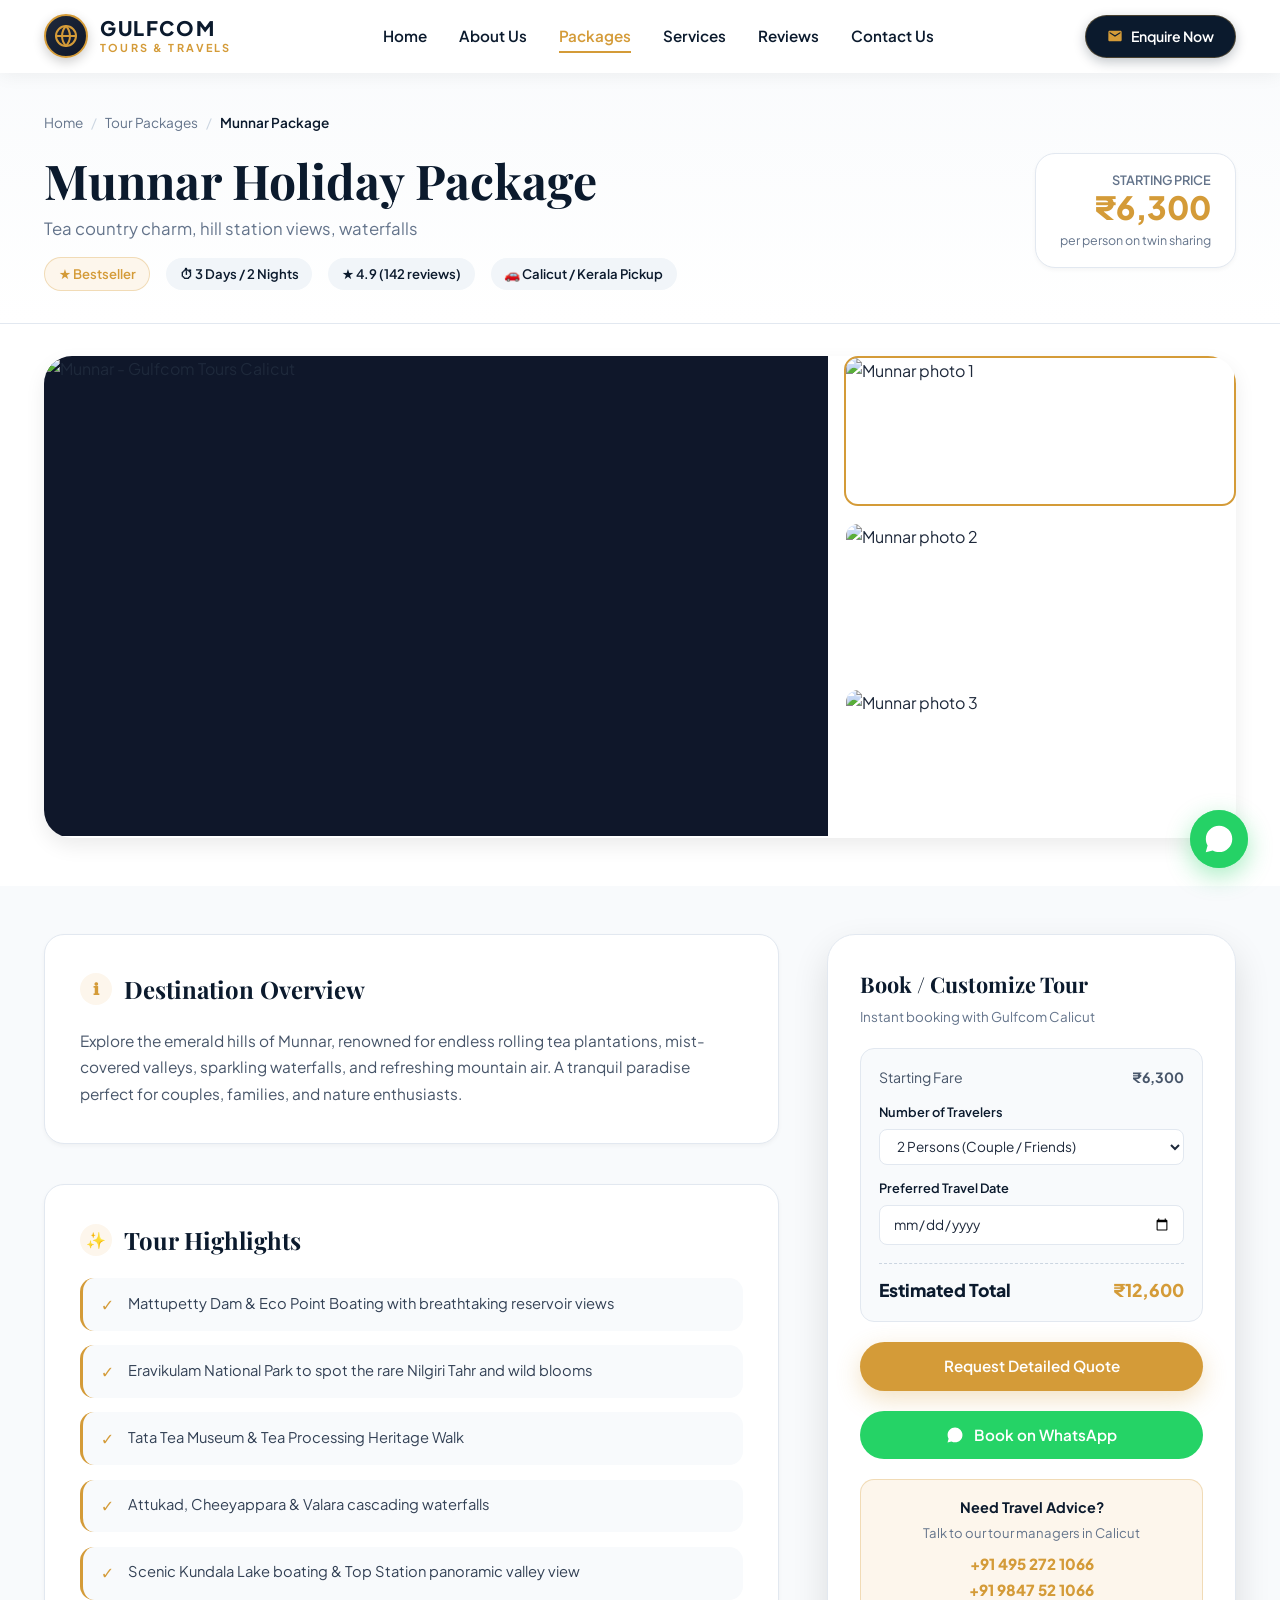
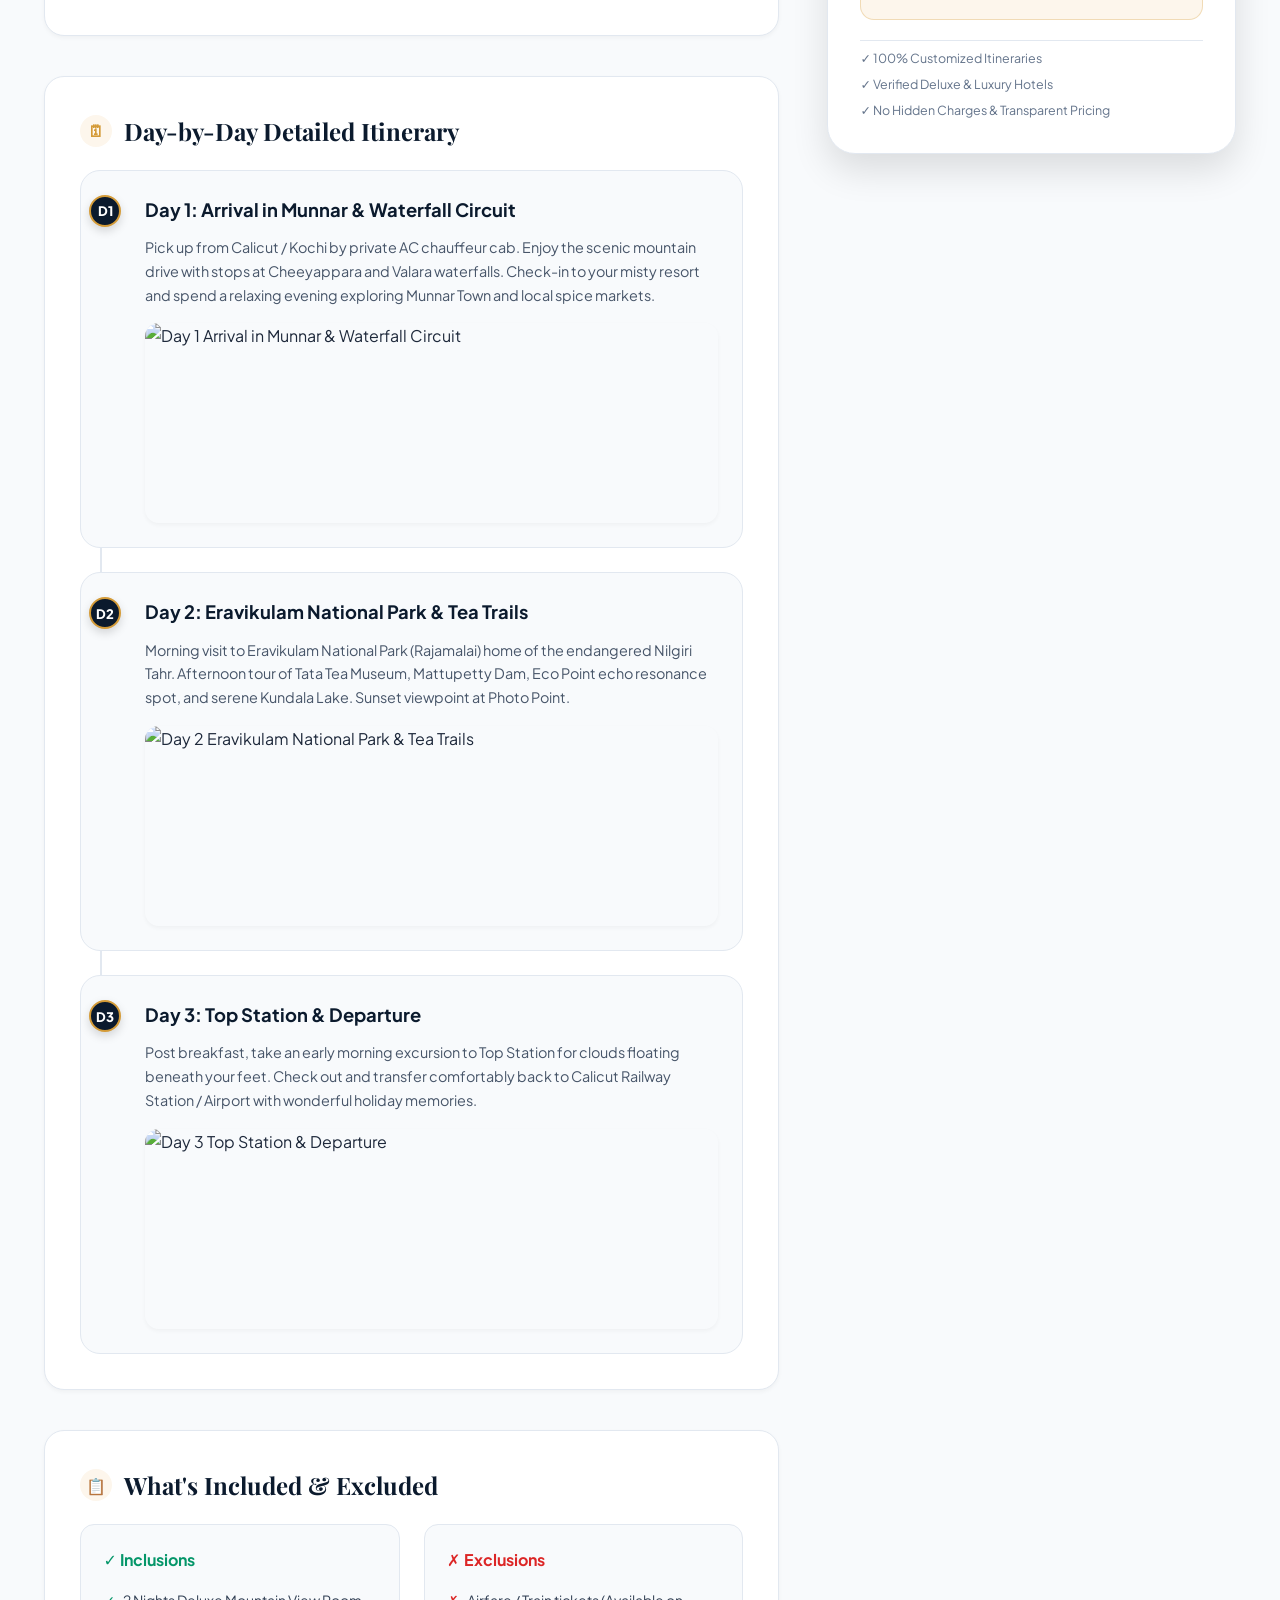
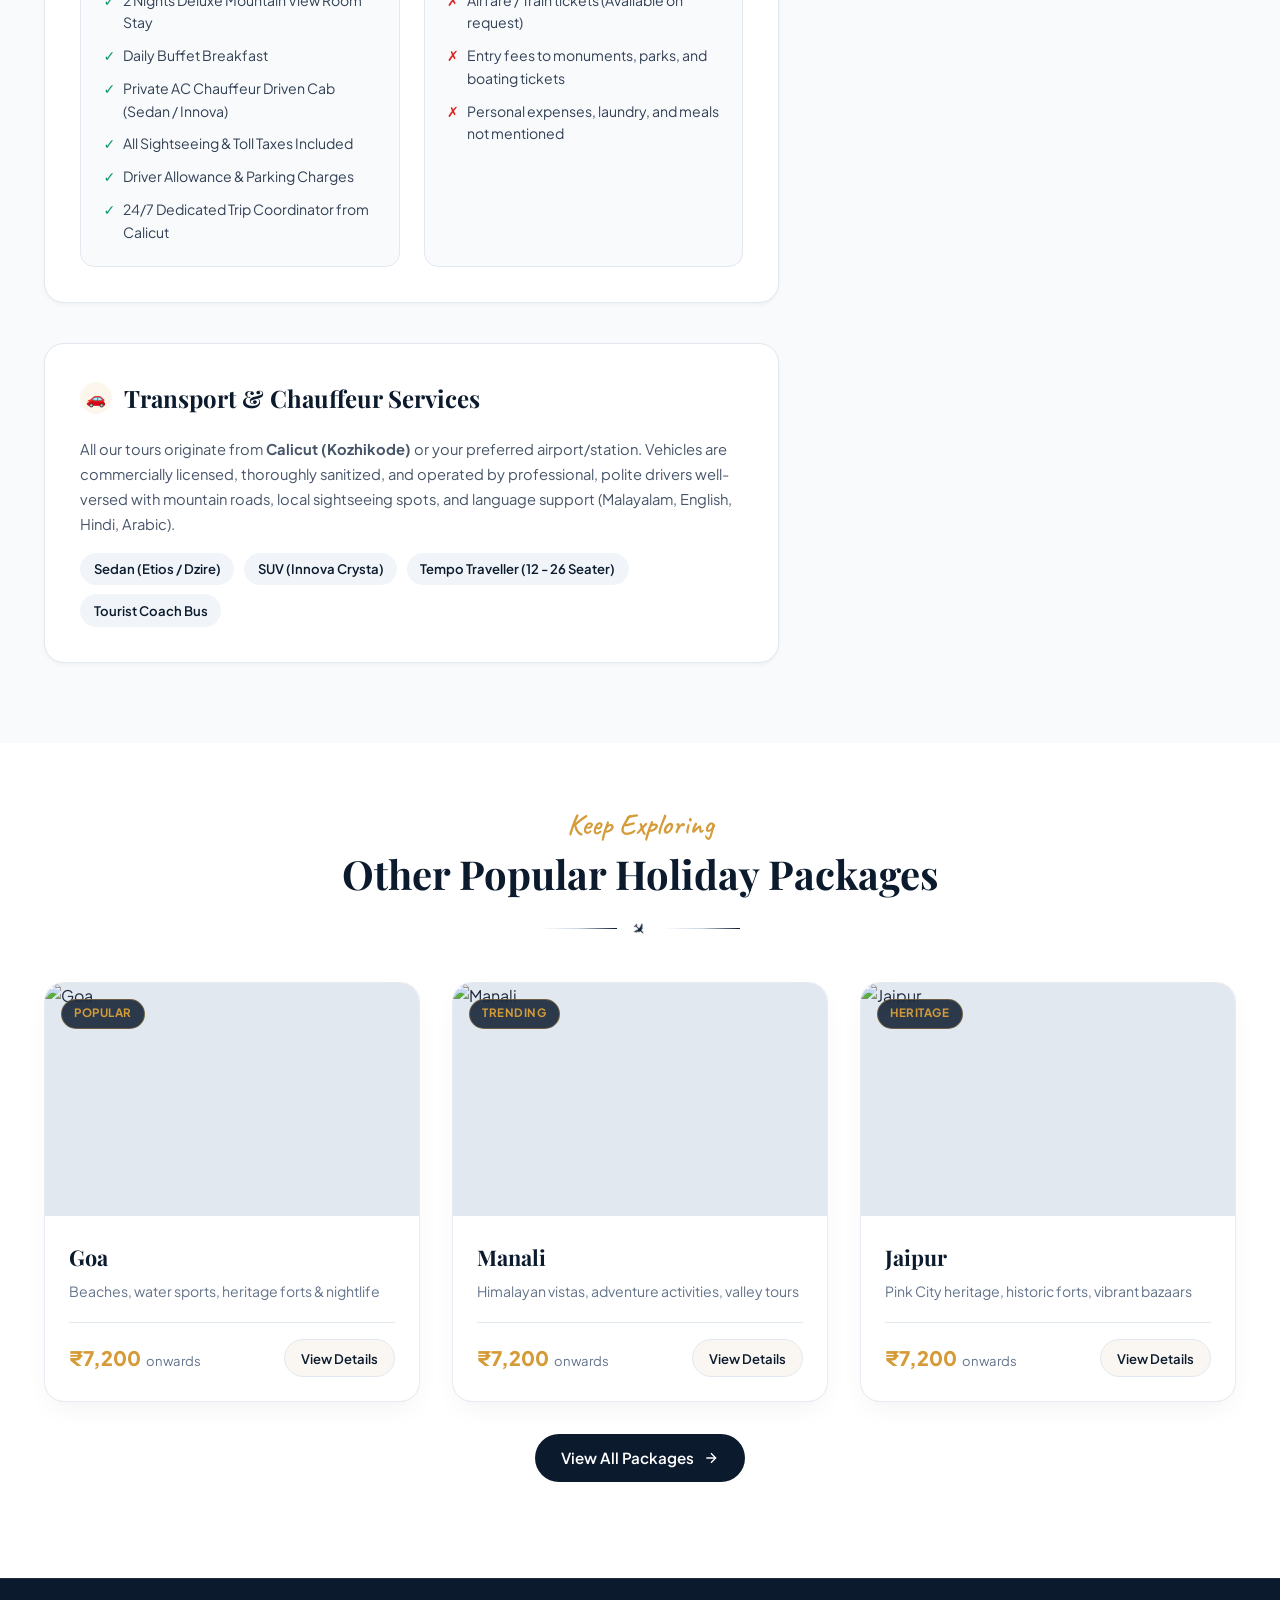
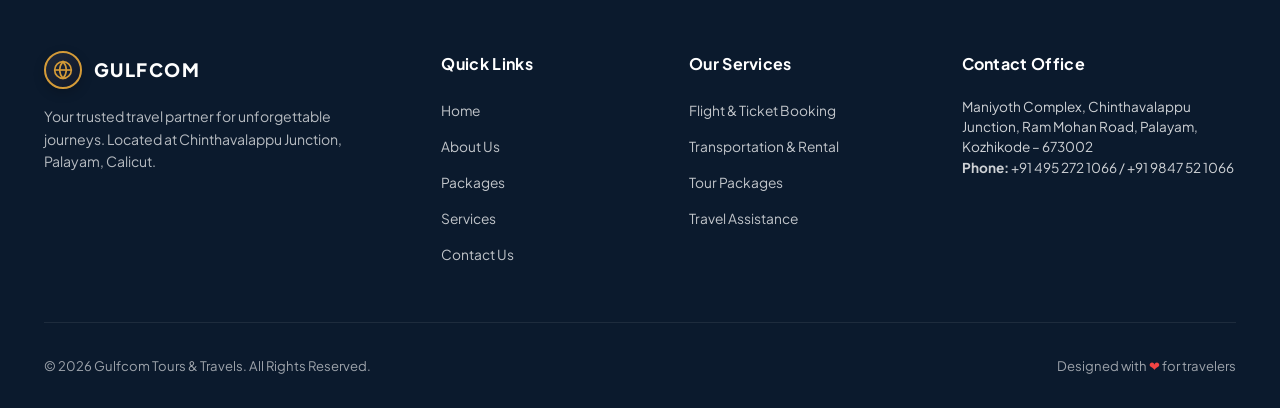
==== package-details.html @ ebaa7872 "Initial" ====
<!DOCTYPE html>
<html lang="en">
<head>
  <!-- Basic Meta Configuration -->
  <meta charset="UTF-8" />
  <meta name="viewport" content="width=device-width, initial-scale=1.0" />
  <meta http-equiv="X-UA-Compatible" content="ie=edge" />

  <!-- Primary SEO Meta Tags -->
  <title id="pageMetaTitle">Tour Package Details | Gulfcom Tours & Travels Calicut</title>
  <meta name="description" id="pageMetaDesc" content="View complete day-by-day itinerary, photo gallery, inclusions, and best pricing for holiday packages by Gulfcom Tours & Travels, Calicut." />
  <meta name="robots" content="index, follow" />

  <!-- Google Fonts -->
  <link rel="preconnect" href="https://fonts.googleapis.com" />
  <link rel="preconnect" href="https://fonts.gstatic.com" crossorigin />
  <link href="https://fonts.googleapis.com/css2?family=Caveat:wght@600;700&family=Playfair+Display:ital,wght@0,600;0,700;0,800;1,600;1,700&family=Plus+Jakarta+Sans:wght@400;500;600;700;800&display=swap" rel="stylesheet" />

  <!-- Stylesheets -->
  <link rel="stylesheet" href="css/style.css" />
  <link rel="stylesheet" href="css/animations.css" />
</head>
<body>

  <!-- =========================================================================
       1. Header & Navigation
       ========================================================================= -->
  <header id="siteHeader" class="site-header">
    <div class="container nav-container">
      <a href="index.html" class="brand-logo" aria-label="Gulfcom Tours & Travels Homepage">
        <div class="brand-icon-wrap">
          <svg width="24" height="24" viewBox="0 0 24 24" fill="none" stroke="#d49b38" stroke-width="2" stroke-linecap="round" stroke-linejoin="round">
            <circle cx="12" cy="12" r="10"></circle>
            <line x1="2" y1="12" x2="22" y2="12"></line>
            <path d="M12 2a15.3 15.3 0 0 1 4 10 15.3 15.3 0 0 1-4 10 15.3 15.3 0 0 1-4-10 15.3 15.3 0 0 1 4-10z"></path>
          </svg>
        </div>
        <div class="brand-text">
          <span class="brand-name">GULFCOM</span>
          <span class="brand-sub">TOURS & TRAVELS</span>
        </div>
      </a>

      <nav id="navMenu" class="nav-menu" aria-label="Primary Navigation">
        <a href="index.html#home" class="nav-link">Home</a>
        <a href="index.html#about" class="nav-link">About Us</a>
        <a href="index.html#packages" class="nav-link active">Packages</a>
        <a href="index.html#services" class="nav-link">Services</a>
        <a href="index.html#testimonials" class="nav-link">Reviews</a>
        <a href="index.html#contact" class="nav-link">Contact Us</a>
      </nav>

      <div class="nav-actions">
        <button type="button" class="btn-enquire" onclick="openDetailsBookingModal()" aria-label="Enquire Now">
          <svg class="icon-gold" width="16" height="16" viewBox="0 0 24 24" fill="currentColor">
            <path d="M20 4H4c-1.1 0-1.99.9-1.99 2L2 18c0 1.1.9 2 2 2h16c1.1 0 2-.9 2-2V6c0-1.1-.9-2-2-2zm0 4l-8 5-8-5V6l8 5 8-5v2z"/>
          </svg>
          <span>Enquire Now</span>
        </button>

        <button id="mobileToggle" class="mobile-toggle" aria-label="Open Navigation Menu" aria-expanded="false">
          <span></span>
          <span></span>
          <span></span>
        </button>
      </div>
    </div>
  </header>

  <main>
    <!-- =========================================================================
         2. Package Hero & Header Info
         ========================================================================= -->
    <section class="details-page-header">
      <div class="container">
        <!-- Breadcrumb Navigation -->
        <nav class="breadcrumb-trail" aria-label="Breadcrumb">
          <a href="index.html">Home</a>
          <span class="breadcrumb-separator">/</span>
          <a href="index.html#packages">Tour Packages</a>
          <span class="breadcrumb-separator">/</span>
          <span id="breadcrumbPackageTitle" class="breadcrumb-current">Package Details</span>
        </nav>

        <div class="details-hero-top">
          <div class="details-header-info">
            <h1 id="pkgMainTitle" class="details-title">Loading Package...</h1>
            <p id="pkgTagline" style="font-size: 1.05rem; color: #64748b; margin-bottom: 0.85rem;"></p>
            <div class="details-meta-bar">
              <span id="pkgBadge" class="meta-pill gold">★ Bestseller</span>
              <span id="pkgDuration" class="meta-pill">⏱ 3 Days / 2 Nights</span>
              <span id="pkgRating" class="meta-pill">★ 4.9 (140+ Reviews)</span>
              <span id="pkgPickup" class="meta-pill">🚗 Calicut / Kerala Pickup</span>
            </div>
          </div>

          <div class="details-price-badge">
            <span class="price-label">Starting Price</span>
            <div class="price-amount" id="pkgPriceDisplay">₹0</div>
            <span style="font-size: 0.78rem; color: #64748b;">per person on twin sharing</span>
          </div>
        </div>
      </div>
    </section>

    <!-- =========================================================================
         3. Photo Gallery Showcase
         ========================================================================= -->
    <section class="details-gallery-section">
      <div class="container">
        <div class="gallery-grid-main">
          <!-- Big Featured Image -->
          <div class="gallery-feature-wrap">
            <img id="mainGalleryImg" src="" alt="Main Tour Destination Photo" class="gallery-feature-img" />
          </div>

          <!-- Thumbnails Column -->
          <div id="galleryThumbsCol" class="gallery-thumbs-col">
            <!-- Injected via JavaScript -->
          </div>
        </div>
      </div>
    </section>

    <!-- =========================================================================
         4. Main Details & Sticky Booking Sidebar
         ========================================================================= -->
    <section class="details-content-section">
      <div class="container">
        <div class="details-layout-grid">
          <!-- Left Column: Details, Highlights, Itinerary, Inclusions -->
          <div class="details-main-col">
            <!-- Overview Block -->
            <div class="details-card-block">
              <h2 class="block-title">
                <span class="block-title-icon">ℹ</span>
                Destination Overview
              </h2>
              <p id="pkgFullDesc" class="overview-text"></p>
            </div>

            <!-- Key Highlights Block -->
            <div class="details-card-block">
              <h2 class="block-title">
                <span class="block-title-icon">✨</span>
                Tour Highlights
              </h2>
              <div id="pkgHighlightsList" class="highlights-list">
                <!-- Injected via JS -->
              </div>
            </div>

            <!-- Day-by-Day Itinerary Block with Photos -->
            <div class="details-card-block">
              <h2 class="block-title">
                <span class="block-title-icon">🗓</span>
                Day-by-Day Detailed Itinerary
              </h2>
              <div id="pkgItineraryTimeline" class="itinerary-list">
                <!-- Injected via JS -->
              </div>
            </div>

            <!-- Inclusions & Exclusions Block -->
            <div class="details-card-block">
              <h2 class="block-title">
                <span class="block-title-icon">📋</span>
                What's Included & Excluded
              </h2>
              <div class="inclusions-grid-box">
                <!-- Included -->
                <div class="inc-col-card">
                  <h3 class="inc-col-title green">✓ Inclusions</h3>
                  <div id="pkgInclusionsList" class="inc-items-list">
                    <!-- Injected via JS -->
                  </div>
                </div>

                <!-- Excluded -->
                <div class="inc-col-card">
                  <h3 class="inc-col-title red">✗ Exclusions</h3>
                  <div id="pkgExclusionsList" class="inc-items-list">
                    <!-- Injected via JS -->
                  </div>
                </div>
              </div>
            </div>

            <!-- Accommodation & Transport Info -->
            <div class="details-card-block">
              <h2 class="block-title">
                <span class="block-title-icon">🚗</span>
                Transport & Chauffeur Services
              </h2>
              <p style="font-size: 0.92rem; color: #475569; line-height: 1.7; margin-bottom: 1rem;">
                All our tours originate from <strong>Calicut (Kozhikode)</strong> or your preferred airport/station. Vehicles are commercially licensed, thoroughly sanitized, and operated by professional, polite drivers well-versed with mountain roads, local sightseeing spots, and language support (Malayalam, English, Hindi, Arabic).
              </p>
              <div style="display: flex; flex-wrap: wrap; gap: 0.6rem;">
                <span class="meta-pill">Sedan (Etios / Dzire)</span>
                <span class="meta-pill">SUV (Innova Crysta)</span>
                <span class="meta-pill">Tempo Traveller (12 - 26 Seater)</span>
                <span class="meta-pill">Tourist Coach Bus</span>
              </div>
            </div>
          </div>

          <!-- Right Column: Sticky Booking & Price Estimator -->
          <div class="details-sidebar-col">
            <div class="booking-sidebar-card">
              <div class="booking-card-header">
                <h3>Book / Customize Tour</h3>
                <p>Instant booking with Gulfcom Calicut</p>
              </div>

              <!-- Price Calculator -->
              <div class="calculator-box">
                <div class="calc-row">
                  <span>Starting Fare</span>
                  <span id="calcBasePrice" style="font-weight: 700;">₹0</span>
                </div>
                <div class="form-group" style="margin-bottom: 0;">
                  <label class="form-label" style="font-size: 0.8rem;">Number of Travelers</label>
                  <select id="calcGuestsSelect" class="form-control" style="padding: 0.45rem 0.8rem; font-size: 0.85rem;" onchange="updatePriceCalculator()">
                    <option value="1">1 Person (Solo Traveler)</option>
                    <option value="2" selected>2 Persons (Couple / Friends)</option>
                    <option value="3">3 Persons</option>
                    <option value="4">4 Persons (Family)</option>
                    <option value="5">5 Persons</option>
                    <option value="6">6 Persons (Small Group)</option>
                    <option value="10">10+ Persons (Group Tour)</option>
                  </select>
                </div>
                <div class="form-group" style="margin-bottom: 0;">
                  <label class="form-label" style="font-size: 0.8rem;">Preferred Travel Date</label>
                  <input type="date" id="calcTravelDate" class="form-control" style="padding: 0.45rem 0.8rem; font-size: 0.85rem;" />
                </div>
                <div class="calc-row total">
                  <span>Estimated Total</span>
                  <span id="calcTotalPrice" class="gold">₹0</span>
                </div>
              </div>

              <!-- Action CTAs -->
              <button type="button" class="btn btn-gold" style="width: 100%;" onclick="openDetailsBookingModal()">
                Request Detailed Quote
              </button>

              <button type="button" class="btn btn-glass" style="width: 100%; background: #25d366; color: #ffffff; border: none;" onclick="bookCurrentViaWhatsApp()">
                <svg width="18" height="18" viewBox="0 0 24 24" fill="currentColor">
                  <path d="M12.04 2c-5.46 0-9.91 4.45-9.91 9.91 0 1.75.46 3.45 1.32 4.95L2.05 22l5.25-1.38c1.45.79 3.08 1.21 4.74 1.21 5.46 0 9.91-4.45 9.91-9.91 0-2.65-1.03-5.14-2.9-7.01A9.816 9.816 0 0 0 12.04 2z"/>
                </svg>
                <span>Book on WhatsApp</span>
              </button>

              <!-- Helpline Box -->
              <div class="help-box">
                <h4>Need Travel Advice?</h4>
                <p>Talk to our tour managers in Calicut</p>
                <a href="tel:+914952721066">+91 495 272 1066</a><br />
                <a href="tel:+919847521066">+91 9847 52 1066</a>
              </div>

              <!-- Trust Points -->
              <div style="font-size: 0.78rem; color: #64748b; display: flex; flex-direction: column; gap: 0.4rem; padding-top: 0.5rem; border-top: 1px solid #e2e8f0;">
                <div>✓ 100% Customized Itineraries</div>
                <div>✓ Verified Deluxe & Luxury Hotels</div>
                <div>✓ No Hidden Charges & Transparent Pricing</div>
              </div>
            </div>
          </div>
        </div>
      </div>
    </section>

    <!-- =========================================================================
         5. Explore Other Destinations
         ========================================================================= -->
    <section class="packages-section" style="background-color: #ffffff; padding-top: 4rem;">
      <div class="container">
        <span class="script-subhead">Keep Exploring</span>
        <h2 class="heading-section">Other Popular Holiday Packages</h2>
        <div class="section-divider">
          <span class="divider-icon">✈</span>
        </div>

        <div id="otherPackagesGrid" class="packages-grid" style="margin-bottom: 2rem;">
          <!-- Injected via JS -->
        </div>

        <div style="text-align: center;">
          <a href="index.html#packages" class="btn btn-dark">
            <span>View All Packages</span>
            <svg width="16" height="16" viewBox="0 0 24 24" fill="none" stroke="currentColor" stroke-width="2">
              <line x1="5" y1="12" x2="19" y2="12"></line>
              <polyline points="12 5 19 12 12 19"></polyline>
            </svg>
          </a>
        </div>
      </div>
    </section>
  </main>

  <!-- =========================================================================
       6. Footer Section
       ========================================================================= -->
  <footer class="site-footer">
    <div class="container">
      <div class="footer-grid">
        <div class="footer-brand">
          <div class="footer-logo">
            <div class="brand-icon-wrap" style="width: 38px; height: 38px;">
              <svg width="20" height="20" viewBox="0 0 24 24" fill="none" stroke="#d49b38" stroke-width="2">
                <circle cx="12" cy="12" r="10"></circle>
                <line x1="2" y1="12" x2="22" y2="12"></line>
                <path d="M12 2a15.3 15.3 0 0 1 4 10 15.3 15.3 0 0 1-4 10 15.3 15.3 0 0 1-4-10 15.3 15.3 0 0 1 4-10z"></path>
              </svg>
            </div>
            <span class="brand-name" style="font-size: 1.15rem;">GULFCOM</span>
          </div>
          <p class="footer-tagline">
            Your trusted travel partner for unforgettable journeys. Located at Chinthavalappu Junction, Palayam, Calicut.
          </p>
        </div>

        <div>
          <h4 class="footer-heading">Quick Links</h4>
          <ul class="footer-links">
            <li><a href="index.html#home" class="footer-link">Home</a></li>
            <li><a href="index.html#about" class="footer-link">About Us</a></li>
            <li><a href="index.html#packages" class="footer-link">Packages</a></li>
            <li><a href="index.html#services" class="footer-link">Services</a></li>
            <li><a href="index.html#contact" class="footer-link">Contact Us</a></li>
          </ul>
        </div>

        <div>
          <h4 class="footer-heading">Our Services</h4>
          <ul class="footer-links">
            <li><a href="index.html#services" class="footer-link">Flight & Ticket Booking</a></li>
            <li><a href="index.html#services" class="footer-link">Transportation & Rental</a></li>
            <li><a href="index.html#services" class="footer-link">Tour Packages</a></li>
            <li><a href="index.html#services" class="footer-link">Travel Assistance</a></li>
          </ul>
        </div>

        <div class="newsletter-box">
          <h4 class="footer-heading">Contact Office</h4>
          <p style="font-size: 0.85rem; line-height: 1.5; color: rgba(255,255,255,0.8);">
            Maniyoth Complex, Chinthavalappu Junction, Ram Mohan Road, Palayam, Kozhikode – 673002<br />
            <strong>Phone:</strong> +91 495 272 1066 / +91 9847 52 1066
          </p>
        </div>
      </div>

      <div class="footer-bottom">
        <span>© 2026 Gulfcom Tours & Travels. All Rights Reserved.</span>
        <span>Designed with <span style="color: #ef4444;">❤️</span> for travelers</span>
      </div>
    </div>
  </footer>

  <!-- Global Modal -->
  <div id="modalOverlay" class="modal-overlay" role="dialog" aria-modal="true" aria-labelledby="modalTitle">
    <div id="modalContainer" class="modal-container">
      <div class="modal-header">
        <h3 id="modalTitle">Inquire About This Tour</h3>
        <button id="modalCloseBtn" class="modal-close-btn" aria-label="Close dialog">✕</button>
      </div>
      <div id="modalBody" class="modal-body"></div>
    </div>
  </div>

  <!-- Floating WhatsApp -->
  <a 
    href="https://wa.me/919847521066?text=Hi%20Gulfcom%20Tours%20%26%20Travels%2C%20I%20would%20like%20to%20inquire%20about%20your%20tour%20packages." 
    target="_blank" 
    rel="noopener noreferrer" 
    class="floating-whatsapp-btn" 
    aria-label="Chat on WhatsApp"
  >
    <div class="whatsapp-pulse"></div>
    <svg width="32" height="32" viewBox="0 0 24 24" fill="currentColor">
      <path d="M12.04 2c-5.46 0-9.91 4.45-9.91 9.91 0 1.75.46 3.45 1.32 4.95L2.05 22l5.25-1.38c1.45.79 3.08 1.21 4.74 1.21 5.46 0 9.91-4.45 9.91-9.91 0-2.65-1.03-5.14-2.9-7.01A9.816 9.816 0 0 0 12.04 2z"/>
    </svg>
  </a>

  <!-- Scripts -->
  <script src="js/packages-data.js"></script>
  <script>
    let currentPkg = null;

    document.addEventListener('DOMContentLoaded', () => {
      // 1. Get package ID from URL parameter e.g. ?id=munnar
      const urlParams = new URLSearchParams(window.location.search);
      const pkgId = urlParams.get('id') || 'munnar';

      currentPkg = TOURS_DATA.find(p => p.id === pkgId) || TOURS_DATA[0];
      loadPackageDetails(currentPkg);
      loadOtherPackages(currentPkg.id);
      initMobileNav();
      initModal();
    });

    function loadPackageDetails(pkg) {
      document.title = `${pkg.title} Tour Package | Gulfcom Tours & Travels Calicut`;
      document.getElementById('pageMetaDesc').setAttribute('content', `${pkg.description} Starting from ${pkg.priceDisplay}. Book with Gulfcom Tours & Travels, Calicut.`);

      document.getElementById('breadcrumbPackageTitle').textContent = `${pkg.title} Package`;
      document.getElementById('pkgMainTitle').textContent = `${pkg.title} Holiday Package`;
      document.getElementById('pkgTagline').textContent = pkg.tagline;
      document.getElementById('pkgBadge').textContent = `★ ${pkg.badge}`;
      document.getElementById('pkgDuration').textContent = `⏱ ${pkg.duration}`;
      document.getElementById('pkgRating').textContent = `★ ${pkg.rating} (${pkg.reviewsCount} reviews)`;
      document.getElementById('pkgPriceDisplay').textContent = pkg.priceDisplay;
      document.getElementById('calcBasePrice').textContent = pkg.priceDisplay;
      document.getElementById('pkgFullDesc').textContent = pkg.description;

      // Gallery Images
      const mainImg = document.getElementById('mainGalleryImg');
      mainImg.src = pkg.imageHigh;
      mainImg.alt = `${pkg.title} - Gulfcom Tours Calicut`;

      const thumbsCol = document.getElementById('galleryThumbsCol');
      const galleryList = pkg.gallery && pkg.gallery.length ? pkg.gallery : [pkg.imageHigh, pkg.image];
      
      thumbsCol.innerHTML = galleryList.slice(0, 3).map((imgUrl, index) => `
        <div class="gallery-thumb-item ${index === 0 ? 'active' : ''}" onclick="switchActiveGalleryImg('${imgUrl}', this)">
          <img src="${imgUrl}" alt="${pkg.title} photo ${index + 1}" class="gallery-thumb-img" loading="lazy" />
        </div>
      `).join('');

      // Highlights
      const highlightsList = document.getElementById('pkgHighlightsList');
      highlightsList.innerHTML = pkg.highlights.map(h => `
        <div class="highlight-item">
          <span class="highlight-check">✓</span>
          <span>${h}</span>
        </div>
      `).join('');

      // Day-by-Day Itinerary with Images
      const itineraryContainer = document.getElementById('pkgItineraryTimeline');
      if (pkg.itinerary && pkg.itinerary.length) {
        itineraryContainer.innerHTML = pkg.itinerary.map(item => `
          <div class="itinerary-day-card">
            <div class="itinerary-day-badge">D${item.day}</div>
            <div class="itinerary-day-header">
              <h3 class="itinerary-day-title">Day ${item.day}: ${item.title}</h3>
            </div>
            <p class="itinerary-day-desc">${item.desc}</p>
            ${item.image ? `<img src="${item.image}" alt="Day ${item.day} ${item.title}" class="itinerary-day-img" loading="lazy" />` : ''}
          </div>
        `).join('');
      }

      // Inclusions
      const incList = document.getElementById('pkgInclusionsList');
      incList.innerHTML = pkg.inclusions.map(inc => `
        <div class="inc-item">
          <span style="color: #059669; font-weight: 700;">✓</span>
          <span>${inc}</span>
        </div>
      `).join('');

      // Exclusions
      const excList = document.getElementById('pkgExclusionsList');
      excList.innerHTML = pkg.exclusions.map(exc => `
        <div class="inc-item">
          <span style="color: #dc2626; font-weight: 700;">✗</span>
          <span>${exc}</span>
        </div>
      `).join('');

      updatePriceCalculator();
    }

    function switchActiveGalleryImg(imgSrc, thumbEl) {
      const mainImg = document.getElementById('mainGalleryImg');
      mainImg.style.opacity = '0.4';
      setTimeout(() => {
        mainImg.src = imgSrc;
        mainImg.style.opacity = '1';
      }, 150);

      document.querySelectorAll('.gallery-thumb-item').forEach(t => t.classList.remove('active'));
      if (thumbEl) thumbEl.classList.add('active');
    }

    function updatePriceCalculator() {
      if (!currentPkg) return;
      const guests = parseInt(document.getElementById('calcGuestsSelect').value) || 2;
      const total = currentPkg.startingPrice * guests;
      document.getElementById('calcTotalPrice').textContent = `₹${total.toLocaleString('en-IN')}`;
    }

    function bookCurrentViaWhatsApp() {
      if (!currentPkg) return;
      const guests = document.getElementById('calcGuestsSelect').value;
      const date = document.getElementById('calcTravelDate').value || 'Flexible';
      const total = document.getElementById('calcTotalPrice').textContent;

      const text = `*Booking Enquiry - Gulfcom Tours & Travels*
📍 *Package:* ${currentPkg.title} (${currentPkg.duration})
👥 *Travelers:* ${guests} Persons
📅 *Preferred Date:* ${date}
💰 *Estimated Budget:* ${total}
🏢 *Agency:* Gulfcom Tours, Palayam, Calicut
Please share the detailed day-by-day plan and confirmed price quotation.`;

      window.open(`https://wa.me/919847521066?text=${encodeURIComponent(text)}`, '_blank');
    }

    function loadOtherPackages(currentId) {
      const otherContainer = document.getElementById('otherPackagesGrid');
      if (!otherContainer) return;

      const others = TOURS_DATA.filter(p => p.id !== currentId).slice(0, 3);
      otherContainer.innerHTML = others.map(pkg => `
        <article class="package-card">
          <div class="card-image-wrap">
            <img src="${pkg.image}" alt="${pkg.title}" class="card-img" loading="lazy" />
            <span class="card-badge">${pkg.badge}</span>
          </div>
          <div class="card-body">
            <h3 class="card-title">${pkg.title}</h3>
            <p class="card-desc">${pkg.tagline}</p>
            <div class="card-footer">
              <div class="price-box">
                <span class="price-val">${pkg.priceDisplay}</span>
                <span class="price-unit">onwards</span>
              </div>
              <a href="package-details.html?id=${pkg.id}" class="card-btn">
                View Details
              </a>
            </div>
          </div>
        </article>
      `).join('');
    }

    function initMobileNav() {
      const toggle = document.getElementById('mobileToggle');
      const menu = document.getElementById('navMenu');
      if (toggle && menu) {
        toggle.addEventListener('click', () => {
          menu.classList.toggle('open');
        });
      }
    }

    function initModal() {
      const overlay = document.getElementById('modalOverlay');
      const closeBtn = document.getElementById('modalCloseBtn');
      if (closeBtn) {
        closeBtn.addEventListener('click', () => overlay.classList.remove('active'));
      }
      if (overlay) {
        overlay.addEventListener('click', (e) => {
          if (e.target === overlay) overlay.classList.remove('active');
        });
      }
    }

    function openDetailsBookingModal() {
      if (!currentPkg) return;
      const overlay = document.getElementById('modalOverlay');
      const body = document.getElementById('modalBody');

      body.innerHTML = `
        <form class="contact-form" onsubmit="handleDetailsFormSubmit(event)">
          <div class="form-group">
            <label class="form-label">Package</label>
            <input type="text" class="form-control" value="${currentPkg.title} - ${currentPkg.duration} (${currentPkg.priceDisplay} onwards)" readonly style="background:#f8fafc; font-weight:600;" />
          </div>
          <div style="display:grid; grid-template-columns:1fr 1fr; gap:1rem;">
            <div class="form-group">
              <label class="form-label">Your Name *</label>
              <input type="text" id="dfName" class="form-control" placeholder="Full name" required />
            </div>
            <div class="form-group">
              <label class="form-label">Phone / WhatsApp *</label>
              <input type="tel" id="dfPhone" class="form-control" placeholder="+91 98475 21066" required />
            </div>
          </div>
          <div class="form-group">
            <label class="form-label">Your Travel Notes / Custom Requests</label>
            <textarea class="form-control" rows="3" placeholder="Number of travelers, hotel category (3-star / 4-star / luxury resort), cab pickup location in Kerala..."></textarea>
          </div>
          <div style="display:flex; gap:0.75rem;">
            <button type="submit" class="btn btn-gold" style="flex:1;">Submit Inquiry</button>
            <button type="button" class="btn btn-dark" onclick="bookCurrentViaWhatsApp()">Send via WhatsApp</button>
          </div>
        </form>
      `;

      overlay.classList.add('active');
    }

    function handleDetailsFormSubmit(e) {
      e.preventDefault();
      const name = document.getElementById('dfName').value;
      alert(`Thank you, ${name}! Your inquiry for ${currentPkg.title} has been submitted. Our Calicut team will contact you shortly.`);
      document.getElementById('modalOverlay').classList.remove('active');
    }
  </script>
</body>
</html>
---- css/style.css ----
/* ==========================================================================
   GULFCOM TOURS & TRAVELS - MODERN LUXURY STYLESHEET
   Location: Maniyoth Complex, Chinthavalappu Junction, Palayam, Kozhikode
   Optimized for Performance, Smooth Rendering, and Modern Aesthetics
   ========================================================================== */

/* --------------------------------------------------------------------------
   1. CSS Custom Properties / Design Tokens
   -------------------------------------------------------------------------- */
:root {
  /* Color Palette */
  --color-primary-navy: #0b1a2d;
  --color-primary-navy-dark: #07111e;
  --color-primary-navy-light: #152943;
  --color-primary-navy-surface: rgba(11, 26, 45, 0.85);

  --color-gold: #d49b38;
  --color-gold-hover: #b88228;
  --color-gold-light: #fef6e7;
  --color-gold-soft: #f4d084;
  --color-gold-glow: rgba(212, 155, 56, 0.35);

  --color-bg-light: #f8fafc;
  --color-bg-card: #ffffff;
  --color-bg-alt: #f1f5f9;
  --color-cream: #faf7f2;

  --color-text-main: #1e293b;
  --color-text-muted: #64748b;
  --color-text-light: #94a3b8;
  --color-text-white: #ffffff;

  --color-border: #e2e8f0;
  --color-border-dark: rgba(255, 255, 255, 0.12);

  --color-success: #10b981;
  --color-whatsapp: #25d366;

  /* Typography */
  --font-serif: 'Playfair Display', Georgia, 'Times New Roman', serif;
  --font-sans: 'Plus Jakarta Sans', system-ui, -apple-system, BlinkMacSystemFont, 'Segoe UI', Roboto, sans-serif;
  --font-script: 'Caveat', 'Playfair Display', cursive;

  /* Shadows */
  --shadow-sm: 0 2px 4px rgba(0, 0, 0, 0.04);
  --shadow-md: 0 8px 20px rgba(0, 0, 0, 0.08);
  --shadow-lg: 0 16px 36px rgba(0, 0, 0, 0.12);
  --shadow-card: 0 10px 30px -10px rgba(15, 23, 42, 0.08);
  --shadow-card-hover: 0 20px 40px -12px rgba(15, 23, 42, 0.18);
  --shadow-gold: 0 8px 24px rgba(212, 155, 56, 0.3);

  /* Border Radius */
  --radius-xs: 4px;
  --radius-sm: 8px;
  --radius-md: 14px;
  --radius-lg: 20px;
  --radius-xl: 28px;
  --radius-pill: 9999px;

  /* Transitions */
  --transition-fast: 0.2s cubic-bezier(0.4, 0, 0.2, 1);
  --transition-normal: 0.35s cubic-bezier(0.4, 0, 0.2, 1);
  --transition-smooth: 0.5s cubic-bezier(0.16, 1, 0.3, 1);

  /* Layout */
  --container-max-width: 1240px;
  --header-height: 80px;
}

/* --------------------------------------------------------------------------
   2. Reset & Global Base
   -------------------------------------------------------------------------- */
*, *::before, *::after {
  box-sizing: border-box;
  margin: 0;
  padding: 0;
}

html {
  scroll-behavior: smooth;
  -webkit-text-size-adjust: 100%;
  font-size: 16px;
}

body {
  font-family: var(--font-sans);
  color: var(--color-text-main);
  background-color: var(--color-bg-light);
  line-height: 1.6;
  overflow-x: hidden;
  -webkit-font-smoothing: antialiased;
  -moz-osx-font-smoothing: grayscale;
}

img, picture, svg, video {
  display: block;
  max-width: 100%;
  height: auto;
}

a {
  color: inherit;
  text-decoration: none;
  transition: color var(--transition-fast);
}

button, input, textarea, select {
  font: inherit;
  border: none;
  outline: none;
}

button {
  cursor: pointer;
}

ul, ol {
  list-style: none;
}

.container {
  width: 100%;
  max-width: var(--container-max-width);
  margin-left: auto;
  margin-right: auto;
  padding-left: 1.5rem;
  padding-right: 1.5rem;
}

.sr-only {
  position: absolute;
  width: 1px;
  height: 1px;
  padding: 0;
  margin: -1px;
  overflow: hidden;
  clip: rect(0, 0, 0, 0);
  white-space: nowrap;
  border: 0;
}

/* --------------------------------------------------------------------------
   3. Typography & Section Headers
   -------------------------------------------------------------------------- */
.heading-display {
  font-family: var(--font-serif);
  font-weight: 700;
  line-height: 1.1;
  color: var(--color-text-white);
}

.heading-section {
  font-family: var(--font-serif);
  font-weight: 700;
  font-size: clamp(1.85rem, 3.5vw, 2.5rem);
  color: var(--color-primary-navy);
  text-align: center;
  margin-bottom: 0.5rem;
}

.script-subhead {
  font-family: var(--font-script);
  font-size: clamp(1.4rem, 2.5vw, 1.85rem);
  color: var(--color-gold);
  text-align: center;
  display: block;
  font-weight: 600;
  line-height: 1.2;
}

.section-divider {
  display: flex;
  align-items: center;
  justify-content: center;
  gap: 1rem;
  margin: 0.6rem auto 2.5rem;
  max-width: 200px;
}

.section-divider::before,
.section-divider::after {
  content: '';
  height: 1.5px;
  flex: 1;
  background: linear-gradient(90deg, transparent, #cbd5e1, var(--color-primary-navy));
}

.section-divider::before {
  background: linear-gradient(270deg, var(--color-primary-navy), #cbd5e1, transparent);
}

.section-divider .divider-icon {
  color: var(--color-primary-navy);
  font-size: 1rem;
  transform: rotate(45deg);
  display: inline-block;
}

/* --------------------------------------------------------------------------
   4. Buttons & Badges
   -------------------------------------------------------------------------- */
.btn {
  display: inline-flex;
  align-items: center;
  justify-content: center;
  gap: 0.6rem;
  padding: 0.75rem 1.6rem;
  border-radius: var(--radius-pill);
  font-weight: 600;
  font-size: 0.95rem;
  transition: all var(--transition-normal);
  text-decoration: none;
  cursor: pointer;
  position: relative;
  overflow: hidden;
}

.btn-gold {
  background-color: var(--color-gold);
  color: #ffffff;
  box-shadow: var(--shadow-gold);
}

.btn-gold:hover {
  background-color: var(--color-gold-hover);
  transform: translateY(-2px);
  box-shadow: 0 10px 28px rgba(212, 155, 56, 0.45);
}

.btn-dark {
  background-color: var(--color-primary-navy);
  color: #ffffff;
}

.btn-dark:hover {
  background-color: var(--color-primary-navy-light);
  transform: translateY(-2px);
  box-shadow: var(--shadow-md);
}

.btn-glass {
  background: rgba(15, 23, 42, 0.55);
  backdrop-filter: blur(12px);
  -webkit-backdrop-filter: blur(12px);
  color: #ffffff;
  border: 1px solid rgba(255, 255, 255, 0.25);
}

.btn-glass:hover {
  background: rgba(15, 23, 42, 0.85);
  border-color: rgba(255, 255, 255, 0.45);
  transform: translateY(-2px);
}

.btn-outline-gold {
  background: transparent;
  color: var(--color-gold);
  border: 1.5px solid var(--color-gold);
}

.btn-outline-gold:hover {
  background: var(--color-gold);
  color: #ffffff;
}

/* --------------------------------------------------------------------------
   5. Header & Navigation
   -------------------------------------------------------------------------- */
.site-header {
  position: fixed;
  top: 0;
  left: 0;
  right: 0;
  z-index: 1000;
  background: rgba(255, 255, 255, 0.98);
  backdrop-filter: blur(16px);
  -webkit-backdrop-filter: blur(16px);
  box-shadow: 0 2px 18px rgba(0, 0, 0, 0.06);
  padding: 0.9rem 0;
  transition: all var(--transition-normal);
}

.site-header.scrolled {
  box-shadow: 0 4px 24px rgba(0, 0, 0, 0.1);
  padding: 0.75rem 0;
}

.nav-container {
  display: flex;
  align-items: center;
  justify-content: space-between;
}

.brand-logo {
  display: flex;
  align-items: center;
  gap: 0.75rem;
  text-decoration: none;
}

.brand-icon-wrap {
  width: 44px;
  height: 44px;
  border-radius: 50%;
  background: linear-gradient(135deg, #1e293b 0%, #0f172a 100%);
  display: flex;
  align-items: center;
  justify-content: center;
  box-shadow: 0 4px 12px rgba(0, 0, 0, 0.2);
  border: 2px solid var(--color-gold);
}

.brand-text {
  display: flex;
  flex-direction: column;
}

.brand-name {
  font-family: var(--font-sans);
  font-weight: 800;
  font-size: 1.25rem;
  letter-spacing: 0.08em;
  color: var(--color-primary-navy);
  line-height: 1.1;
}

.brand-sub {
  font-size: 0.68rem;
  font-weight: 700;
  letter-spacing: 0.2em;
  color: var(--color-gold);
  text-transform: uppercase;
}

.nav-menu {
  display: flex;
  align-items: center;
  gap: 2rem;
}

.nav-link {
  color: var(--color-primary-navy);
  font-weight: 600;
  font-size: 0.95rem;
  position: relative;
  padding: 0.25rem 0;
  transition: color var(--transition-fast);
}

.nav-link::after {
  content: '';
  position: absolute;
  bottom: 0;
  left: 0;
  width: 0%;
  height: 2px;
  background-color: var(--color-gold);
  transition: width var(--transition-normal);
}

.nav-link:hover::after,
.nav-link.active::after {
  width: 100%;
}

.nav-link:hover,
.nav-link.active {
  color: var(--color-gold);
}

.nav-actions {
  display: flex;
  align-items: center;
  gap: 1rem;
}

.btn-enquire {
  background-color: var(--color-primary-navy);
  color: #ffffff;
  padding: 0.6rem 1.3rem;
  font-size: 0.88rem;
  font-weight: 600;
  border-radius: var(--radius-pill);
  display: inline-flex;
  align-items: center;
  gap: 0.5rem;
  box-shadow: 0 4px 12px rgba(11, 26, 45, 0.25);
  border: 1px solid rgba(212, 155, 56, 0.3);
  transition: all var(--transition-normal);
}

.btn-enquire .icon-gold {
  color: var(--color-gold);
}

.btn-enquire:hover {
  background-color: var(--color-primary-navy-light);
  border-color: var(--color-gold);
  transform: translateY(-2px);
  box-shadow: 0 6px 18px rgba(11, 26, 45, 0.35);
}

/* Mobile Toggle */
.mobile-toggle {
  display: none;
  background: transparent;
  width: 40px;
  height: 40px;
  flex-direction: column;
  justify-content: center;
  align-items: center;
  gap: 5px;
  border-radius: var(--radius-sm);
  border: 1px solid rgba(0, 0, 0, 0.1);
}

.mobile-toggle span {
  width: 22px;
  height: 2px;
  background-color: var(--color-primary-navy);
  transition: all var(--transition-fast);
}

/* --------------------------------------------------------------------------
   6. Hero Section
   -------------------------------------------------------------------------- */
.hero-section {
  position: relative;
  min-height: 92vh;
  display: flex;
  align-items: center;
  padding-top: calc(var(--header-height) + 2rem);
  padding-bottom: 4.5rem;
  background-image: 
    linear-gradient(to right, rgba(11, 26, 45, 0.85) 0%, rgba(11, 26, 45, 0.5) 50%, rgba(11, 26, 45, 0.35) 100%),
    linear-gradient(to top, rgba(11, 26, 45, 0.9) 0%, transparent 35%),
    url('https://images.unsplash.com/photo-1506744038136-46273834b3fb?auto=format&fit=crop&w=2000&q=85');
  background-size: cover;
  background-position: center center;
  background-repeat: no-repeat;
  color: #ffffff;
}

.hero-grid {
  display: grid;
  grid-template-columns: 1.15fr 0.85fr;
  gap: 3.5rem;
  align-items: center;
}

.hero-content {
  max-width: 640px;
}

.hero-script-tag {
  font-family: var(--font-script);
  font-size: clamp(1.6rem, 3vw, 2.2rem);
  color: var(--color-gold-soft);
  display: block;
  margin-bottom: 0.5rem;
  letter-spacing: 0.02em;
}

.hero-title {
  font-family: var(--font-serif);
  font-size: clamp(2.75rem, 5.5vw, 4.25rem);
  font-weight: 700;
  line-height: 1.05;
  color: #ffffff;
  margin-bottom: 1.5rem;
  text-shadow: 0 4px 20px rgba(0, 0, 0, 0.4);
}

.hero-subtitle {
  font-size: clamp(1rem, 1.8vw, 1.15rem);
  color: rgba(255, 255, 255, 0.9);
  line-height: 1.65;
  margin-bottom: 2.2rem;
  max-width: 540px;
  font-weight: 400;
}

.hero-cta-group {
  display: flex;
  flex-wrap: wrap;
  align-items: center;
  gap: 1.2rem;
}

/* Hero Feature Cards (Right Column) */
.hero-badges-stack {
  display: flex;
  flex-direction: column;
  gap: 1rem;
  max-width: 360px;
  margin-left: auto;
}

.hero-badge-card {
  display: flex;
  align-items: center;
  gap: 1.1rem;
  padding: 0.9rem 1.3rem;
  background: rgba(11, 26, 45, 0.75);
  backdrop-filter: blur(14px);
  -webkit-backdrop-filter: blur(14px);
  border: 1px solid rgba(255, 255, 255, 0.18);
  border-radius: var(--radius-pill);
  box-shadow: 0 8px 24px rgba(0, 0, 0, 0.25);
  transition: all var(--transition-normal);
}

.hero-badge-card:hover {
  background: rgba(11, 26, 45, 0.92);
  border-color: var(--color-gold);
  transform: translateX(-6px);
  box-shadow: 0 12px 30px rgba(0, 0, 0, 0.35);
}

.hero-badge-icon {
  width: 42px;
  height: 42px;
  border-radius: 50%;
  background: rgba(212, 155, 56, 0.15);
  border: 1px solid rgba(212, 155, 56, 0.4);
  display: flex;
  align-items: center;
  justify-content: center;
  color: var(--color-gold);
  font-size: 1.1rem;
  flex-shrink: 0;
}

.hero-badge-text {
  font-size: 0.92rem;
  font-weight: 600;
  color: #ffffff;
  letter-spacing: 0.01em;
}

/* --------------------------------------------------------------------------
   7. Quick Info Bar
   -------------------------------------------------------------------------- */
.quick-info-bar {
  background-color: var(--color-primary-navy);
  color: #ffffff;
  padding: 1.5rem 0;
  border-bottom: 1px solid rgba(255, 255, 255, 0.08);
  box-shadow: 0 6px 20px rgba(0, 0, 0, 0.15);
}

.info-grid {
  display: grid;
  grid-template-columns: repeat(4, 1fr);
  gap: 1.5rem;
}

.info-item {
  display: flex;
  align-items: flex-start;
  gap: 1rem;
  position: relative;
}

.info-item:not(:last-child)::after {
  content: '';
  position: absolute;
  right: -0.75rem;
  top: 10%;
  height: 80%;
  width: 1px;
  background: rgba(255, 255, 255, 0.12);
}

.info-icon {
  width: 38px;
  height: 38px;
  border-radius: 50%;
  background: rgba(212, 155, 56, 0.15);
  display: flex;
  align-items: center;
  justify-content: center;
  color: var(--color-gold);
  font-size: 1rem;
  flex-shrink: 0;
  margin-top: 2px;
}

.info-details {
  display: flex;
  flex-direction: column;
}

.info-label {
  font-size: 0.82rem;
  font-weight: 700;
  color: var(--color-gold);
  text-transform: uppercase;
  letter-spacing: 0.05em;
  margin-bottom: 0.2rem;
}

.info-val {
  font-size: 0.84rem;
  color: rgba(255, 255, 255, 0.88);
  line-height: 1.45;
}

.info-val a {
  color: inherit;
  text-decoration: none;
}

.info-val a:hover {
  color: var(--color-gold);
}

/* --------------------------------------------------------------------------
   8. Popular Destinations / Tour Packages Section
   -------------------------------------------------------------------------- */
.packages-section {
  padding: 5rem 0 6rem;
  background-color: var(--color-bg-light);
}

/* Interactive Filter & Search Bar */
.packages-controls {
  display: flex;
  flex-wrap: wrap;
  align-items: center;
  justify-content: space-between;
  gap: 1.2rem;
  margin-bottom: 2.5rem;
}

.filter-tabs {
  display: flex;
  flex-wrap: wrap;
  gap: 0.5rem;
}

.filter-tab {
  padding: 0.5rem 1.2rem;
  border-radius: var(--radius-pill);
  background: #ffffff;
  color: var(--color-text-muted);
  font-weight: 600;
  font-size: 0.88rem;
  border: 1px solid var(--color-border);
  transition: all var(--transition-fast);
  cursor: pointer;
}

.filter-tab:hover {
  color: var(--color-primary-navy);
  border-color: #cbd5e1;
}

.filter-tab.active {
  background: var(--color-primary-navy);
  color: #ffffff;
  border-color: var(--color-primary-navy);
  box-shadow: 0 4px 12px rgba(11, 26, 45, 0.15);
}

.search-box {
  position: relative;
  min-width: 260px;
}

.search-input {
  width: 100%;
  padding: 0.55rem 1rem 0.55rem 2.4rem;
  border-radius: var(--radius-pill);
  background: #ffffff;
  border: 1px solid var(--color-border);
  font-size: 0.88rem;
  color: var(--color-text-main);
  transition: all var(--transition-fast);
}

.search-input:focus {
  border-color: var(--color-gold);
  box-shadow: 0 0 0 3px rgba(212, 155, 56, 0.15);
}

.search-icon {
  position: absolute;
  left: 0.9rem;
  top: 50%;
  transform: translateY(-50%);
  color: var(--color-text-muted);
  font-size: 0.9rem;
  pointer-events: none;
}

/* Package Cards Grid */
.packages-grid {
  display: grid;
  grid-template-columns: repeat(3, 1fr);
  gap: 2rem;
  margin-bottom: 3.5rem;
}

.package-card {
  background: var(--color-bg-card);
  border-radius: var(--radius-lg);
  overflow: hidden;
  box-shadow: var(--shadow-card);
  border: 1px solid rgba(226, 232, 240, 0.8);
  transition: all var(--transition-smooth);
  display: flex;
  flex-direction: column;
  position: relative;
}

.package-card:hover {
  transform: translateY(-8px);
  box-shadow: var(--shadow-card-hover);
  border-color: rgba(212, 155, 56, 0.4);
}

.card-image-wrap {
  position: relative;
  width: 100%;
  aspect-ratio: 16 / 10;
  overflow: hidden;
  background-color: #e2e8f0;
}

.card-img {
  width: 100%;
  height: 100%;
  object-fit: cover;
  transition: transform 0.8s cubic-bezier(0.16, 1, 0.3, 1);
}

.package-card:hover .card-img {
  transform: scale(1.08);
}

.card-badge {
  position: absolute;
  top: 1rem;
  left: 1rem;
  background: rgba(11, 26, 45, 0.85);
  backdrop-filter: blur(8px);
  color: var(--color-gold);
  font-size: 0.72rem;
  font-weight: 700;
  padding: 0.3rem 0.75rem;
  border-radius: var(--radius-pill);
  letter-spacing: 0.05em;
  text-transform: uppercase;
  border: 1px solid rgba(212, 155, 56, 0.4);
}

.card-body {
  padding: 1.5rem;
  display: flex;
  flex-direction: column;
  flex-grow: 1;
}

.card-title {
  font-family: var(--font-serif);
  font-size: 1.35rem;
  font-weight: 700;
  color: var(--color-primary-navy);
  margin-bottom: 0.4rem;
}

.card-desc {
  font-size: 0.88rem;
  color: var(--color-text-muted);
  line-height: 1.5;
  margin-bottom: 1.25rem;
  flex-grow: 1;
}

.card-footer {
  display: flex;
  align-items: center;
  justify-content: space-between;
  padding-top: 1rem;
  border-top: 1px solid var(--color-border);
}

.price-box {
  display: flex;
  align-items: baseline;
  gap: 0.3rem;
}

.price-val {
  font-size: 1.25rem;
  font-weight: 800;
  color: var(--color-gold);
  font-family: var(--font-sans);
}

.price-unit {
  font-size: 0.82rem;
  color: var(--color-text-muted);
}

.card-btn {
  padding: 0.45rem 1rem;
  font-size: 0.82rem;
  font-weight: 600;
  border-radius: var(--radius-pill);
  background: var(--color-cream);
  color: var(--color-primary-navy);
  border: 1px solid var(--color-border);
  transition: all var(--transition-fast);
}

.card-btn:hover {
  background: var(--color-primary-navy);
  color: #ffffff;
  border-color: var(--color-primary-navy);
}

.packages-footer-cta {
  text-align: center;
}

/* --------------------------------------------------------------------------
   9. Our Services Section
   -------------------------------------------------------------------------- */
.services-section {
  padding: 5.5rem 0;
  background-color: #ffffff;
}

.services-grid {
  display: grid;
  grid-template-columns: repeat(4, 1fr);
  gap: 2rem;
  margin-top: 1rem;
}

.service-card {
  display: flex;
  flex-direction: column;
  align-items: center;
  text-align: center;
  padding: 2.2rem 1.5rem;
  border-radius: var(--radius-lg);
  background: var(--color-bg-card);
  transition: all var(--transition-smooth);
  border: 1px solid transparent;
}

.service-card:hover {
  transform: translateY(-6px);
  box-shadow: var(--shadow-lg);
  border-color: rgba(212, 155, 56, 0.25);
  background: var(--color-cream);
}

.service-icon-circle {
  width: 76px;
  height: 76px;
  border-radius: 50%;
  background: #fdf6ec;
  border: 1.5px solid rgba(212, 155, 56, 0.3);
  display: flex;
  align-items: center;
  justify-content: center;
  color: var(--color-primary-navy);
  font-size: 1.75rem;
  margin-bottom: 1.4rem;
  transition: all var(--transition-normal);
}

.service-card:hover .service-icon-circle {
  background: var(--color-gold);
  color: #ffffff;
  transform: scale(1.1) rotate(5deg);
  box-shadow: 0 8px 20px rgba(212, 155, 56, 0.4);
}

.service-title {
  font-size: 1.12rem;
  font-weight: 700;
  color: var(--color-primary-navy);
  margin-bottom: 0.75rem;
  line-height: 1.3;
}

.service-desc {
  font-size: 0.86rem;
  color: var(--color-text-muted);
  line-height: 1.55;
}

/* --------------------------------------------------------------------------
   10. About Us Section
   -------------------------------------------------------------------------- */
.about-section {
  padding: 6rem 0;
  background-color: var(--color-bg-light);
  overflow: hidden;
}

.about-grid {
  display: grid;
  grid-template-columns: 0.95fr 1.05fr;
  gap: 4.5rem;
  align-items: center;
}

.about-image-wrapper {
  position: relative;
  display: flex;
  justify-content: center;
}

/* Semicircular / Arch image mask matching mockup */
.about-arch-image {
  width: 100%;
  max-width: 480px;
  height: 480px;
  object-fit: cover;
  border-radius: 240px 240px 140px 140px;
  box-shadow: var(--shadow-lg);
  border: 6px solid #ffffff;
}

.about-decor-circle {
  position: absolute;
  width: 200px;
  height: 200px;
  border-radius: 50%;
  background: radial-gradient(circle, rgba(212, 155, 56, 0.15) 0%, transparent 70%);
  bottom: -20px;
  left: -20px;
  z-index: 0;
  pointer-events: none;
}

.about-content {
  display: flex;
  flex-direction: column;
}

.about-title {
  font-family: var(--font-serif);
  font-size: clamp(2rem, 3.8vw, 2.75rem);
  font-weight: 700;
  color: var(--color-primary-navy);
  margin-bottom: 1.2rem;
  line-height: 1.2;
}

.about-title .highlight {
  color: var(--color-gold);
}

.about-text {
  font-size: 0.98rem;
  color: #475569;
  line-height: 1.75;
  margin-bottom: 2rem;
}

.about-features-grid {
  display: grid;
  grid-template-columns: repeat(2, 1fr);
  gap: 1.5rem;
}

.about-feature-item {
  display: flex;
  align-items: flex-start;
  gap: 0.85rem;
}

.feature-check-icon {
  width: 24px;
  height: 24px;
  border-radius: 50%;
  background: var(--color-gold);
  color: #ffffff;
  display: flex;
  align-items: center;
  justify-content: center;
  font-size: 0.8rem;
  font-weight: 800;
  flex-shrink: 0;
  margin-top: 2px;
  box-shadow: 0 2px 8px rgba(212, 155, 56, 0.4);
}

.feature-info h4 {
  font-size: 0.95rem;
  font-weight: 700;
  color: var(--color-primary-navy);
  margin-bottom: 0.2rem;
}

.feature-info p {
  font-size: 0.82rem;
  color: var(--color-text-muted);
  line-height: 1.45;
}

/* --------------------------------------------------------------------------
   11. Testimonials & Social Proof
   -------------------------------------------------------------------------- */
.testimonials-section {
  padding: 5.5rem 0;
  background-color: #ffffff;
}

.testimonials-grid {
  display: grid;
  grid-template-columns: repeat(3, 1fr);
  gap: 2rem;
  margin-top: 1rem;
}

.testimonial-card {
  padding: 2rem;
  background: var(--color-bg-light);
  border-radius: var(--radius-lg);
  border: 1px solid var(--color-border);
  box-shadow: var(--shadow-sm);
  display: flex;
  flex-direction: column;
  transition: all var(--transition-normal);
}

.testimonial-card:hover {
  transform: translateY(-4px);
  box-shadow: var(--shadow-md);
  border-color: rgba(212, 155, 56, 0.3);
}

.rating-stars {
  color: #f59e0b;
  font-size: 1rem;
  margin-bottom: 1rem;
}

.testimonial-text {
  font-size: 0.9rem;
  color: #334155;
  font-style: italic;
  line-height: 1.6;
  margin-bottom: 1.5rem;
  flex-grow: 1;
}

.testimonial-author {
  display: flex;
  align-items: center;
  gap: 0.85rem;
  padding-top: 1rem;
  border-top: 1px solid #e2e8f0;
}

.author-img {
  width: 44px;
  height: 44px;
  border-radius: 50%;
  object-fit: cover;
}

.author-info h5 {
  font-size: 0.92rem;
  font-weight: 700;
  color: var(--color-primary-navy);
}

.author-info span {
  font-size: 0.78rem;
  color: var(--color-text-muted);
}

/* --------------------------------------------------------------------------
   12. FAQ Section
   -------------------------------------------------------------------------- */
.faq-section {
  padding: 5.5rem 0;
  background-color: var(--color-bg-light);
}

.faq-container {
  max-width: 840px;
  margin: 0 auto;
}

.faq-item {
  background: #ffffff;
  border-radius: var(--radius-md);
  margin-bottom: 1rem;
  border: 1px solid var(--color-border);
  overflow: hidden;
  transition: all var(--transition-fast);
}

.faq-question {
  width: 100%;
  padding: 1.25rem 1.5rem;
  display: flex;
  align-items: center;
  justify-content: space-between;
  text-align: left;
  background: transparent;
  font-weight: 700;
  font-size: 1rem;
  color: var(--color-primary-navy);
  cursor: pointer;
}

.faq-icon {
  font-size: 1.25rem;
  color: var(--color-gold);
  transition: transform var(--transition-normal);
}

.faq-item.active .faq-icon {
  transform: rotate(45deg);
}

.faq-answer {
  max-height: 0;
  overflow: hidden;
  transition: max-height var(--transition-normal);
  padding: 0 1.5rem;
}

.faq-item.active .faq-answer {
  padding: 0 1.5rem 1.25rem;
}

.faq-answer p {
  font-size: 0.9rem;
  color: var(--color-text-muted);
  line-height: 1.6;
}

/* --------------------------------------------------------------------------
   13. Contact & Map Section
   -------------------------------------------------------------------------- */
.contact-section {
  padding: 5.5rem 0;
  background-color: #ffffff;
}

.contact-grid {
  display: grid;
  grid-template-columns: 1fr 1fr;
  gap: 3rem;
  align-items: stretch;
}

.contact-card {
  background: var(--color-bg-light);
  padding: 2.5rem;
  border-radius: var(--radius-lg);
  border: 1px solid var(--color-border);
  display: flex;
  flex-direction: column;
}

.contact-form {
  display: flex;
  flex-direction: column;
  gap: 1.2rem;
}

.form-group {
  display: flex;
  flex-direction: column;
  gap: 0.4rem;
}

.form-label {
  font-size: 0.85rem;
  font-weight: 600;
  color: var(--color-primary-navy);
}

.form-control {
  padding: 0.75rem 1rem;
  border-radius: var(--radius-sm);
  border: 1px solid var(--color-border);
  background: #ffffff;
  font-size: 0.9rem;
  color: var(--color-text-main);
  transition: all var(--transition-fast);
}

.form-control:focus {
  border-color: var(--color-gold);
  box-shadow: 0 0 0 3px rgba(212, 155, 56, 0.15);
}

.map-wrapper {
  border-radius: var(--radius-lg);
  overflow: hidden;
  box-shadow: var(--shadow-md);
  border: 1px solid var(--color-border);
  height: 100%;
  min-height: 380px;
}

.map-wrapper iframe {
  width: 100%;
  height: 100%;
  min-height: 380px;
  border: 0;
}

/* --------------------------------------------------------------------------
   14. Footer Section
   -------------------------------------------------------------------------- */
.site-footer {
  background-color: var(--color-primary-navy);
  color: rgba(255, 255, 255, 0.8);
  padding: 4.5rem 0 2rem;
  border-top: 1px solid rgba(255, 255, 255, 0.08);
}

.footer-grid {
  display: grid;
  grid-template-columns: 1.4fr 0.8fr 0.9fr 1.1fr;
  gap: 3rem;
  margin-bottom: 3.5rem;
}

.footer-brand {
  display: flex;
  flex-direction: column;
}

.footer-logo {
  display: flex;
  align-items: center;
  gap: 0.75rem;
  margin-bottom: 1rem;
}

.footer-logo .brand-name {
  color: #ffffff;
}

.footer-tagline {
  font-size: 0.88rem;
  color: rgba(255, 255, 255, 0.7);
  margin-bottom: 1.5rem;
  max-width: 300px;
}

.social-links {
  display: flex;
  gap: 0.75rem;
}

.social-btn {
  width: 36px;
  height: 36px;
  border-radius: 50%;
  background: rgba(255, 255, 255, 0.08);
  color: #ffffff;
  display: flex;
  align-items: center;
  justify-content: center;
  font-size: 0.95rem;
  transition: all var(--transition-fast);
  border: 1px solid rgba(255, 255, 255, 0.12);
}

.social-btn:hover {
  background: var(--color-gold);
  color: #ffffff;
  border-color: var(--color-gold);
  transform: translateY(-3px);
}

.footer-heading {
  font-size: 1rem;
  font-weight: 700;
  color: #ffffff;
  margin-bottom: 1.25rem;
  letter-spacing: 0.02em;
}

.footer-links {
  display: flex;
  flex-direction: column;
  gap: 0.65rem;
}

.footer-link {
  font-size: 0.86rem;
  color: rgba(255, 255, 255, 0.75);
  display: inline-flex;
  align-items: center;
  gap: 0.4rem;
  transition: all var(--transition-fast);
}

.footer-link:hover {
  color: var(--color-gold);
  transform: translateX(4px);
}

.newsletter-box p {
  font-size: 0.86rem;
  margin-bottom: 1rem;
  color: rgba(255, 255, 255, 0.75);
}

.newsletter-form {
  display: flex;
  align-items: center;
  background: #ffffff;
  border-radius: var(--radius-pill);
  padding: 4px;
  box-shadow: 0 4px 14px rgba(0, 0, 0, 0.25);
}

.newsletter-input {
  flex-grow: 1;
  padding: 0.6rem 1rem;
  border-radius: var(--radius-pill);
  background: transparent;
  font-size: 0.85rem;
  color: var(--color-text-main);
}

.newsletter-btn {
  padding: 0.6rem 1.2rem;
  border-radius: var(--radius-pill);
  background: var(--color-gold);
  color: #ffffff;
  font-weight: 700;
  font-size: 0.82rem;
  transition: all var(--transition-fast);
}

.newsletter-btn:hover {
  background: var(--color-gold-hover);
}

.footer-bottom {
  padding-top: 2rem;
  border-top: 1px solid rgba(255, 255, 255, 0.08);
  display: flex;
  align-items: center;
  justify-content: space-between;
  font-size: 0.82rem;
  color: rgba(255, 255, 255, 0.6);
}

/* --------------------------------------------------------------------------
   15. Modals & Popups
   -------------------------------------------------------------------------- */
.modal-overlay {
  position: fixed;
  inset: 0;
  background: rgba(7, 17, 30, 0.75);
  backdrop-filter: blur(8px);
  -webkit-backdrop-filter: blur(8px);
  z-index: 2000;
  display: flex;
  align-items: center;
  justify-content: center;
  padding: 1.5rem;
  opacity: 0;
  visibility: hidden;
  transition: all var(--transition-normal);
}

.modal-overlay.active {
  opacity: 1;
  visibility: visible;
}

.modal-container {
  background: #ffffff;
  width: 100%;
  max-width: 640px;
  border-radius: var(--radius-xl);
  overflow: hidden;
  box-shadow: var(--shadow-lg);
  transform: translateY(20px) scale(0.96);
  transition: all var(--transition-normal);
  max-height: 90vh;
  display: flex;
  flex-direction: column;
}

.modal-overlay.active .modal-container {
  transform: translateY(0) scale(1);
}

.modal-header {
  padding: 1.4rem 1.8rem;
  background: var(--color-primary-navy);
  color: #ffffff;
  display: flex;
  align-items: center;
  justify-content: space-between;
}

.modal-header h3 {
  font-family: var(--font-serif);
  font-size: 1.35rem;
  font-weight: 700;
}

.modal-close-btn {
  background: rgba(255, 255, 255, 0.1);
  color: #ffffff;
  width: 32px;
  height: 32px;
  border-radius: 50%;
  display: flex;
  align-items: center;
  justify-content: center;
  font-size: 1.2rem;
  transition: all var(--transition-fast);
}

.modal-close-btn:hover {
  background: rgba(255, 255, 255, 0.25);
}

.modal-body {
  padding: 1.8rem;
  overflow-y: auto;
}

/* Floating WhatsApp Widget */
.floating-whatsapp-btn {
  position: fixed;
  bottom: 2rem;
  right: 2rem;
  z-index: 999;
  width: 58px;
  height: 58px;
  border-radius: 50%;
  background-color: var(--color-whatsapp);
  color: #ffffff;
  display: flex;
  align-items: center;
  justify-content: center;
  font-size: 1.8rem;
  box-shadow: 0 8px 24px rgba(37, 211, 102, 0.4);
  transition: all var(--transition-normal);
  text-decoration: none;
}

.floating-whatsapp-btn:hover {
  transform: scale(1.1) rotate(6deg);
  box-shadow: 0 12px 30px rgba(37, 211, 102, 0.55);
}

.whatsapp-pulse {
  position: absolute;
  width: 100%;
  height: 100%;
  border-radius: 50%;
  background: inherit;
  opacity: 0.6;
  z-index: -1;
  animation: pulseRipple 2s infinite ease-out;
}

/* Toast Notifications */
.toast-container {
  position: fixed;
  bottom: 2rem;
  left: 2rem;
  z-index: 2500;
  display: flex;
  flex-direction: column;
  gap: 0.5rem;
}

.toast-msg {
  padding: 0.85rem 1.4rem;
  background: var(--color-primary-navy);
  color: #ffffff;
  border-radius: var(--radius-pill);
  font-size: 0.88rem;
  font-weight: 600;
  box-shadow: var(--shadow-lg);
  border: 1px solid var(--color-gold);
  display: flex;
  align-items: center;
  gap: 0.6rem;
  animation: slideToast 0.3s cubic-bezier(0.16, 1, 0.3, 1) forwards;
}

/* --------------------------------------------------------------------------
   17. Package Details Subpage Styles
   -------------------------------------------------------------------------- */
.details-page-header {
  padding-top: calc(var(--header-height) + 2rem);
  padding-bottom: 2rem;
  background: linear-gradient(180deg, #f8fafc 0%, #ffffff 100%);
  border-bottom: 1px solid var(--color-border);
}

.breadcrumb-trail {
  display: flex;
  align-items: center;
  gap: 0.5rem;
  font-size: 0.85rem;
  color: var(--color-text-muted);
  margin-bottom: 1.2rem;
}

.breadcrumb-trail a {
  color: var(--color-text-muted);
  text-decoration: none;
}

.breadcrumb-trail a:hover {
  color: var(--color-gold);
}

.breadcrumb-separator {
  color: #cbd5e1;
}

.breadcrumb-current {
  color: var(--color-primary-navy);
  font-weight: 600;
}

.details-hero-top {
  display: flex;
  justify-content: space-between;
  align-items: flex-start;
  flex-wrap: wrap;
  gap: 1.5rem;
}

.details-header-info {
  max-width: 750px;
}

.details-title {
  font-family: var(--font-serif);
  font-size: clamp(2rem, 4vw, 3rem);
  font-weight: 700;
  color: var(--color-primary-navy);
  margin-bottom: 0.5rem;
  line-height: 1.15;
}

.details-meta-bar {
  display: flex;
  flex-wrap: wrap;
  align-items: center;
  gap: 1rem;
  margin-top: 0.75rem;
}

.meta-pill {
  display: inline-flex;
  align-items: center;
  gap: 0.4rem;
  padding: 0.35rem 0.85rem;
  border-radius: var(--radius-pill);
  font-size: 0.82rem;
  font-weight: 600;
  background: #f1f5f9;
  color: var(--color-primary-navy);
}

.meta-pill.gold {
  background: #fdf6ec;
  color: var(--color-gold);
  border: 1px solid rgba(212, 155, 56, 0.3);
}

.details-price-badge {
  text-align: right;
  background: #ffffff;
  padding: 1rem 1.5rem;
  border-radius: var(--radius-lg);
  box-shadow: var(--shadow-sm);
  border: 1px solid var(--color-border);
}

.details-price-badge .price-label {
  font-size: 0.8rem;
  color: var(--color-text-muted);
  text-transform: uppercase;
  font-weight: 600;
  display: block;
}

.details-price-badge .price-amount {
  font-size: 2rem;
  font-weight: 800;
  color: var(--color-gold);
  font-family: var(--font-sans);
  line-height: 1.1;
}

/* Photo Gallery Showcase */
.details-gallery-section {
  padding: 2rem 0 3rem;
  background: #ffffff;
}

.gallery-grid-main {
  display: grid;
  grid-template-columns: 2fr 1fr;
  gap: 1rem;
  border-radius: var(--radius-xl);
  overflow: hidden;
  box-shadow: var(--shadow-md);
}

.gallery-feature-wrap {
  position: relative;
  height: 480px;
  overflow: hidden;
  background-color: #0f172a;
}

.gallery-feature-img {
  width: 100%;
  height: 100%;
  object-fit: cover;
  transition: transform 0.6s ease;
}

.gallery-feature-wrap:hover .gallery-feature-img {
  transform: scale(1.03);
}

.gallery-thumbs-col {
  display: grid;
  grid-template-rows: repeat(3, 1fr);
  gap: 1rem;
}

.gallery-thumb-item {
  position: relative;
  height: 150px;
  overflow: hidden;
  cursor: pointer;
  border-radius: var(--radius-md);
  border: 2px solid transparent;
  transition: all var(--transition-fast);
}

.gallery-thumb-item.active {
  border-color: var(--color-gold);
}

.gallery-thumb-img {
  width: 100%;
  height: 100%;
  object-fit: cover;
  transition: transform 0.4s ease;
}

.gallery-thumb-item:hover .gallery-thumb-img {
  transform: scale(1.08);
}

/* Two-Column Details Body */
.details-content-section {
  padding: 3rem 0 5rem;
  background-color: var(--color-bg-light);
}

.details-layout-grid {
  display: grid;
  grid-template-columns: 1.8fr 1fr;
  gap: 3rem;
  align-items: flex-start;
}

.details-main-col {
  display: flex;
  flex-direction: column;
  gap: 2.5rem;
}

.details-card-block {
  background: #ffffff;
  padding: 2.2rem;
  border-radius: var(--radius-lg);
  border: 1px solid var(--color-border);
  box-shadow: var(--shadow-sm);
}

.block-title {
  font-family: var(--font-serif);
  font-size: 1.5rem;
  font-weight: 700;
  color: var(--color-primary-navy);
  margin-bottom: 1.2rem;
  display: flex;
  align-items: center;
  gap: 0.75rem;
}

.block-title-icon {
  width: 32px;
  height: 32px;
  border-radius: 50%;
  background: #fdf6ec;
  color: var(--color-gold);
  display: inline-flex;
  align-items: center;
  justify-content: center;
  font-size: 1rem;
}

.overview-text {
  font-size: 0.96rem;
  color: #475569;
  line-height: 1.75;
}

/* Highlights List */
.highlights-list {
  display: grid;
  grid-template-columns: 1fr;
  gap: 0.9rem;
}

.highlight-item {
  display: flex;
  align-items: flex-start;
  gap: 0.85rem;
  font-size: 0.92rem;
  color: #334155;
  background: #f8fafc;
  padding: 0.85rem 1.1rem;
  border-radius: var(--radius-md);
  border-left: 3px solid var(--color-gold);
}

.highlight-check {
  color: var(--color-gold);
  font-weight: 800;
  font-size: 1rem;
}

/* Day by Day Itinerary */
.itinerary-list {
  display: flex;
  flex-direction: column;
  gap: 1.5rem;
  position: relative;
}

.itinerary-list::before {
  content: '';
  position: absolute;
  top: 20px;
  bottom: 20px;
  left: 20px;
  width: 2px;
  background: #e2e8f0;
  z-index: 0;
}

.itinerary-day-card {
  position: relative;
  background: #f8fafc;
  border-radius: var(--radius-lg);
  border: 1px solid var(--color-border);
  padding: 1.5rem;
  padding-left: 4rem;
  transition: all var(--transition-normal);
}

.itinerary-day-card:hover {
  background: #ffffff;
  box-shadow: var(--shadow-md);
  border-color: rgba(212, 155, 56, 0.4);
}

.itinerary-day-badge {
  position: absolute;
  left: 8px;
  top: 1.5rem;
  width: 32px;
  height: 32px;
  border-radius: 50%;
  background: var(--color-primary-navy);
  color: #ffffff;
  font-size: 0.82rem;
  font-weight: 800;
  display: flex;
  align-items: center;
  justify-content: center;
  box-shadow: 0 4px 10px rgba(0, 0, 0, 0.15);
  border: 2px solid var(--color-gold);
  z-index: 1;
}

.itinerary-day-header {
  display: flex;
  justify-content: space-between;
  align-items: center;
  margin-bottom: 0.75rem;
}

.itinerary-day-title {
  font-size: 1.15rem;
  font-weight: 700;
  color: var(--color-primary-navy);
}

.itinerary-day-img {
  width: 100%;
  height: 200px;
  object-fit: cover;
  border-radius: var(--radius-md);
  margin-top: 1rem;
  box-shadow: var(--shadow-sm);
}

.itinerary-day-desc {
  font-size: 0.9rem;
  color: #475569;
  line-height: 1.65;
}

/* Inclusions & Exclusions Grid */
.inclusions-grid-box {
  display: grid;
  grid-template-columns: 1fr 1fr;
  gap: 1.5rem;
}

.inc-col-card {
  background: #f8fafc;
  border-radius: var(--radius-md);
  padding: 1.4rem;
  border: 1px solid var(--color-border);
}

.inc-col-title {
  font-size: 1rem;
  font-weight: 700;
  margin-bottom: 1rem;
  display: flex;
  align-items: center;
  gap: 0.5rem;
}

.inc-col-title.green { color: #059669; }
.inc-col-title.red { color: #dc2626; }

.inc-items-list {
  display: flex;
  flex-direction: column;
  gap: 0.65rem;
  font-size: 0.88rem;
  color: #334155;
}

.inc-item {
  display: flex;
  align-items: flex-start;
  gap: 0.5rem;
}

/* Sticky Booking Sidebar */
.details-sidebar-col {
  position: sticky;
  top: calc(var(--header-height) + 1.5rem);
}

.booking-sidebar-card {
  background: #ffffff;
  border-radius: var(--radius-xl);
  padding: 2rem;
  border: 1px solid var(--color-border);
  box-shadow: var(--shadow-lg);
  display: flex;
  flex-direction: column;
  gap: 1.25rem;
}

.booking-card-header h3 {
  font-family: var(--font-serif);
  font-size: 1.35rem;
  color: var(--color-primary-navy);
  margin-bottom: 0.3rem;
}

.booking-card-header p {
  font-size: 0.84rem;
  color: var(--color-text-muted);
}

.calculator-box {
  background: #f8fafc;
  border-radius: var(--radius-md);
  padding: 1.1rem;
  border: 1px solid var(--color-border);
  display: flex;
  flex-direction: column;
  gap: 0.85rem;
}

.calc-row {
  display: flex;
  justify-content: space-between;
  align-items: center;
  font-size: 0.88rem;
  color: #475569;
}

.calc-row.total {
  font-size: 1.1rem;
  font-weight: 800;
  color: var(--color-primary-navy);
  border-top: 1px dashed #cbd5e1;
  padding-top: 0.75rem;
  margin-top: 0.25rem;
}

.calc-row.total .gold {
  color: var(--color-gold);
}

.help-box {
  background: #fdf6ec;
  border-radius: var(--radius-md);
  padding: 1rem;
  border: 1px solid rgba(212, 155, 56, 0.3);
  text-align: center;
}

.help-box h4 {
  font-size: 0.9rem;
  font-weight: 700;
  color: var(--color-primary-navy);
  margin-bottom: 0.2rem;
}

.help-box p {
  font-size: 0.82rem;
  color: var(--color-text-muted);
  margin-bottom: 0.5rem;
}

.help-box a {
  font-weight: 800;
  color: var(--color-gold);
  font-size: 0.95rem;
}

/* Modal Gallery Enhancement */
.modal-gallery-strip {
  display: grid;
  grid-template-columns: repeat(4, 1fr);
  gap: 0.5rem;
  margin-bottom: 1rem;
}

.modal-gallery-thumb {
  height: 65px;
  border-radius: var(--radius-sm);
  overflow: hidden;
  cursor: pointer;
  border: 2px solid transparent;
}

.modal-gallery-thumb.active {
  border-color: var(--color-gold);
}

.modal-gallery-thumb img {
  width: 100%;
  height: 100%;
  object-fit: cover;
}

@media (max-width: 992px) {
  .details-layout-grid {
    grid-template-columns: 1fr;
  }
  .gallery-grid-main {
    grid-template-columns: 1fr;
  }
  .gallery-thumbs-col {
    grid-template-columns: repeat(3, 1fr);
    grid-template-rows: 1fr;
  }
  .gallery-thumb-item {
    height: 100px;
  }
  .details-sidebar-col {
    position: static;
  }
  .inclusions-grid-box {
    grid-template-columns: 1fr;
  }
}
---- css/animations.css ----
/* ==========================================================================
   GULFCOM TOURS & TRAVELS - ANIMATIONS & INTERACTIONS
   Smooth, GPU-Accelerated, Zero-Lag Transitions & Keyframes
   ========================================================================== */

/* --------------------------------------------------------------------------
   1. Keyframe Definitions
   -------------------------------------------------------------------------- */
@keyframes fadeIn {
  from {
    opacity: 0;
    transform: translate3d(0, 20px, 0);
  }
  to {
    opacity: 1;
    transform: translate3d(0, 0, 0);
  }
}

@keyframes fadeInLeft {
  from {
    opacity: 0;
    transform: translate3d(-30px, 0, 0);
  }
  to {
    opacity: 1;
    transform: translate3d(0, 0, 0);
  }
}

@keyframes fadeInRight {
  from {
    opacity: 0;
    transform: translate3d(30px, 0, 0);
  }
  to {
    opacity: 1;
    transform: translate3d(0, 0, 0);
  }
}

@keyframes floatSoft {
  0%, 100% {
    transform: translateY(0);
  }
  50% {
    transform: translateY(-6px);
  }
}

@keyframes pulseRipple {
  0% {
    transform: scale(0.95);
    opacity: 0.8;
  }
  50% {
    transform: scale(1.35);
    opacity: 0;
  }
  100% {
    transform: scale(1.35);
    opacity: 0;
  }
}

@keyframes shimmerEffect {
  0% {
    background-position: -200% 0;
  }
  100% {
    background-position: 200% 0;
  }
}

@keyframes slideToast {
  from {
    opacity: 0;
    transform: translateY(20px) scale(0.9);
  }
  to {
    opacity: 1;
    transform: translateY(0) scale(1);
  }
}

/* --------------------------------------------------------------------------
   2. Scroll Reveal Utility Classes (Used with IntersectionObserver)
   -------------------------------------------------------------------------- */
.reveal {
  opacity: 0;
  transform: translate3d(0, 30px, 0);
  transition: opacity 0.7s cubic-bezier(0.16, 1, 0.3, 1), transform 0.7s cubic-bezier(0.16, 1, 0.3, 1);
  will-change: opacity, transform;
}

.reveal.revealed {
  opacity: 1;
  transform: translate3d(0, 0, 0);
}

.reveal-left {
  opacity: 0;
  transform: translate3d(-40px, 0, 0);
  transition: opacity 0.8s cubic-bezier(0.16, 1, 0.3, 1), transform 0.8s cubic-bezier(0.16, 1, 0.3, 1);
  will-change: opacity, transform;
}

.reveal-left.revealed {
  opacity: 1;
  transform: translate3d(0, 0, 0);
}

.reveal-right {
  opacity: 0;
  transform: translate3d(40px, 0, 0);
  transition: opacity 0.8s cubic-bezier(0.16, 1, 0.3, 1), transform 0.8s cubic-bezier(0.16, 1, 0.3, 1);
  will-change: opacity, transform;
}

.reveal-right.revealed {
  opacity: 1;
  transform: translate3d(0, 0, 0);
}

/* Stagger Delays */
.delay-100 { transition-delay: 0.1s; }
.delay-200 { transition-delay: 0.2s; }
.delay-300 { transition-delay: 0.3s; }
.delay-400 { transition-delay: 0.4s; }
.delay-500 { transition-delay: 0.5s; }

/* --------------------------------------------------------------------------
   3. Subtle Hero Floating Animations
   -------------------------------------------------------------------------- */
.hero-badge-card:nth-child(1) { animation: floatSoft 5s ease-in-out infinite; }
.hero-badge-card:nth-child(2) { animation: floatSoft 5.5s ease-in-out infinite 0.5s; }
.hero-badge-card:nth-child(3) { animation: floatSoft 6s ease-in-out infinite 1s; }
.hero-badge-card:nth-child(4) { animation: floatSoft 5.2s ease-in-out infinite 1.5s; }

/* --------------------------------------------------------------------------
   4. Reduced Motion for Accessibility
   -------------------------------------------------------------------------- */
@media (prefers-reduced-motion: reduce) {
  *, *::before, *::after {
    animation-duration: 0.01ms !important;
    animation-iteration-count: 1 !important;
    transition-duration: 0.01ms !important;
    scroll-behavior: auto !important;
  }
  .reveal, .reveal-left, .reveal-right {
    opacity: 1 !important;
    transform: none !important;
  }
}
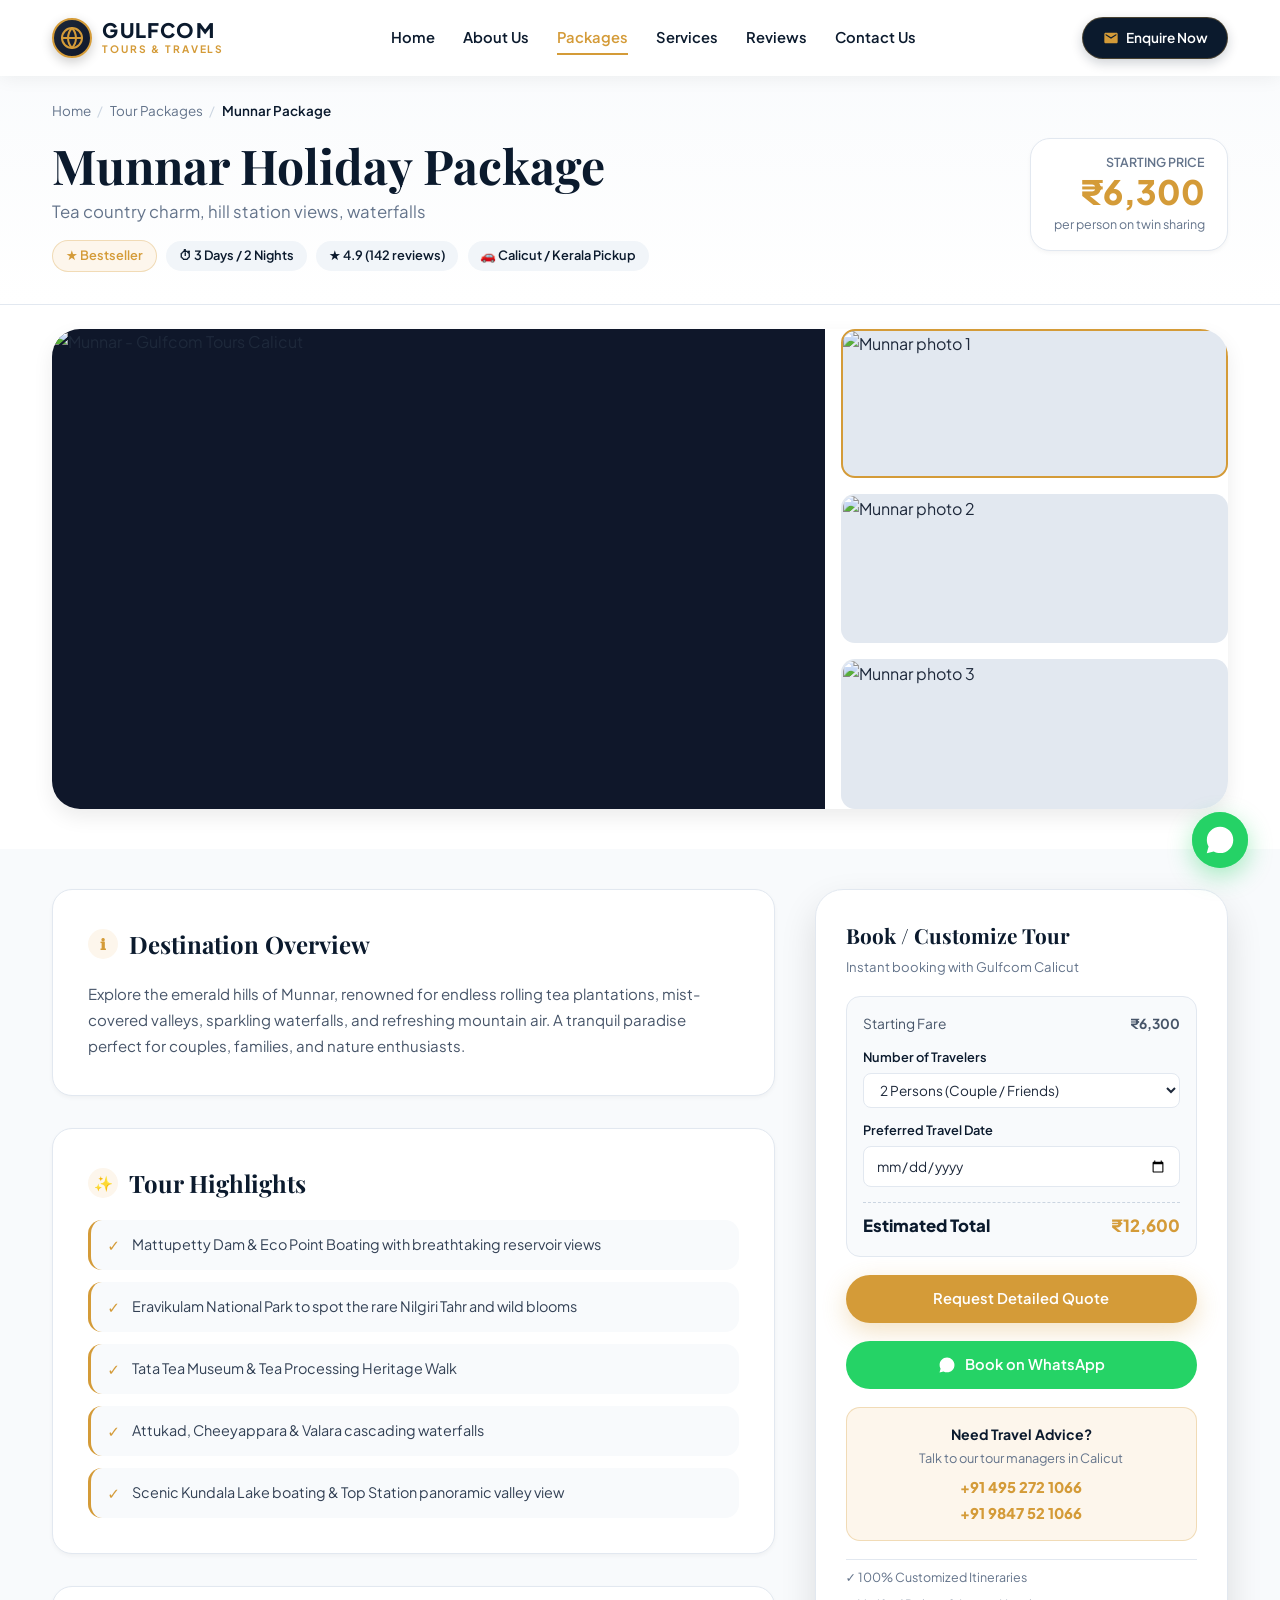
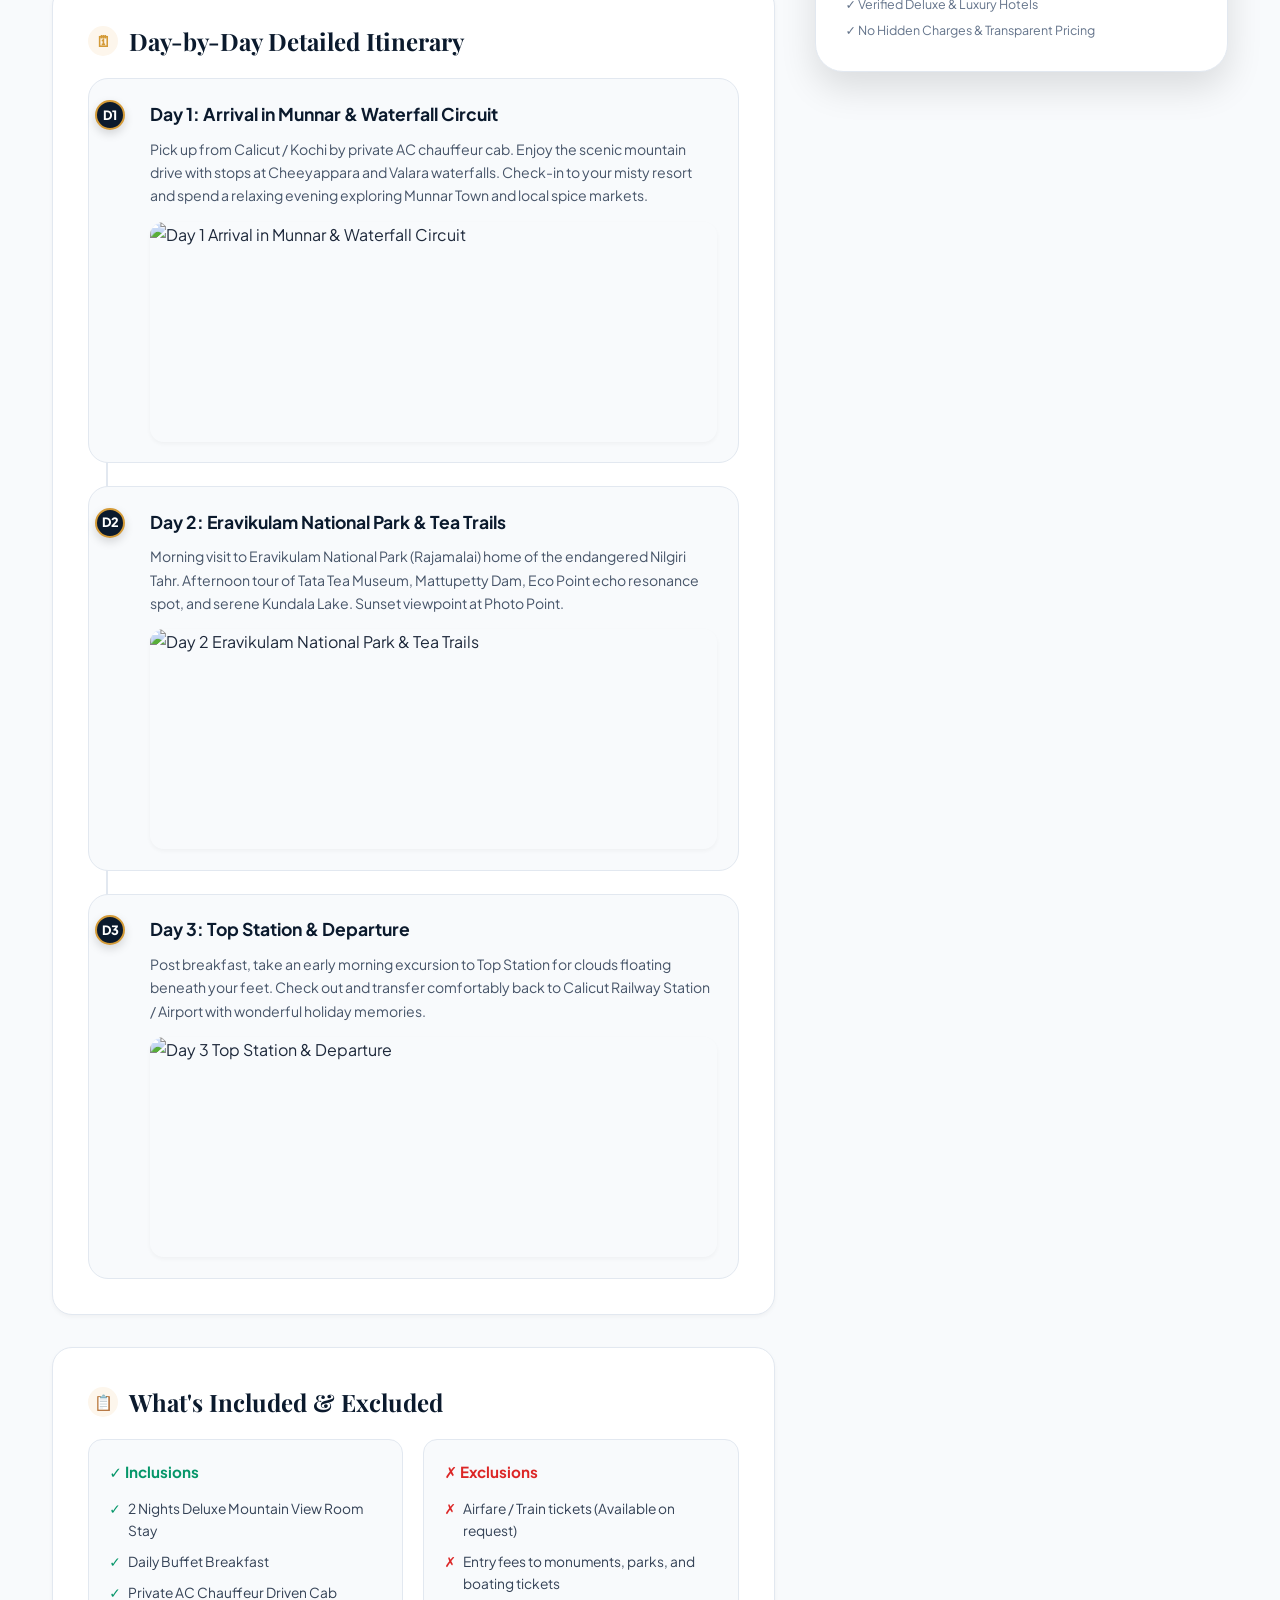
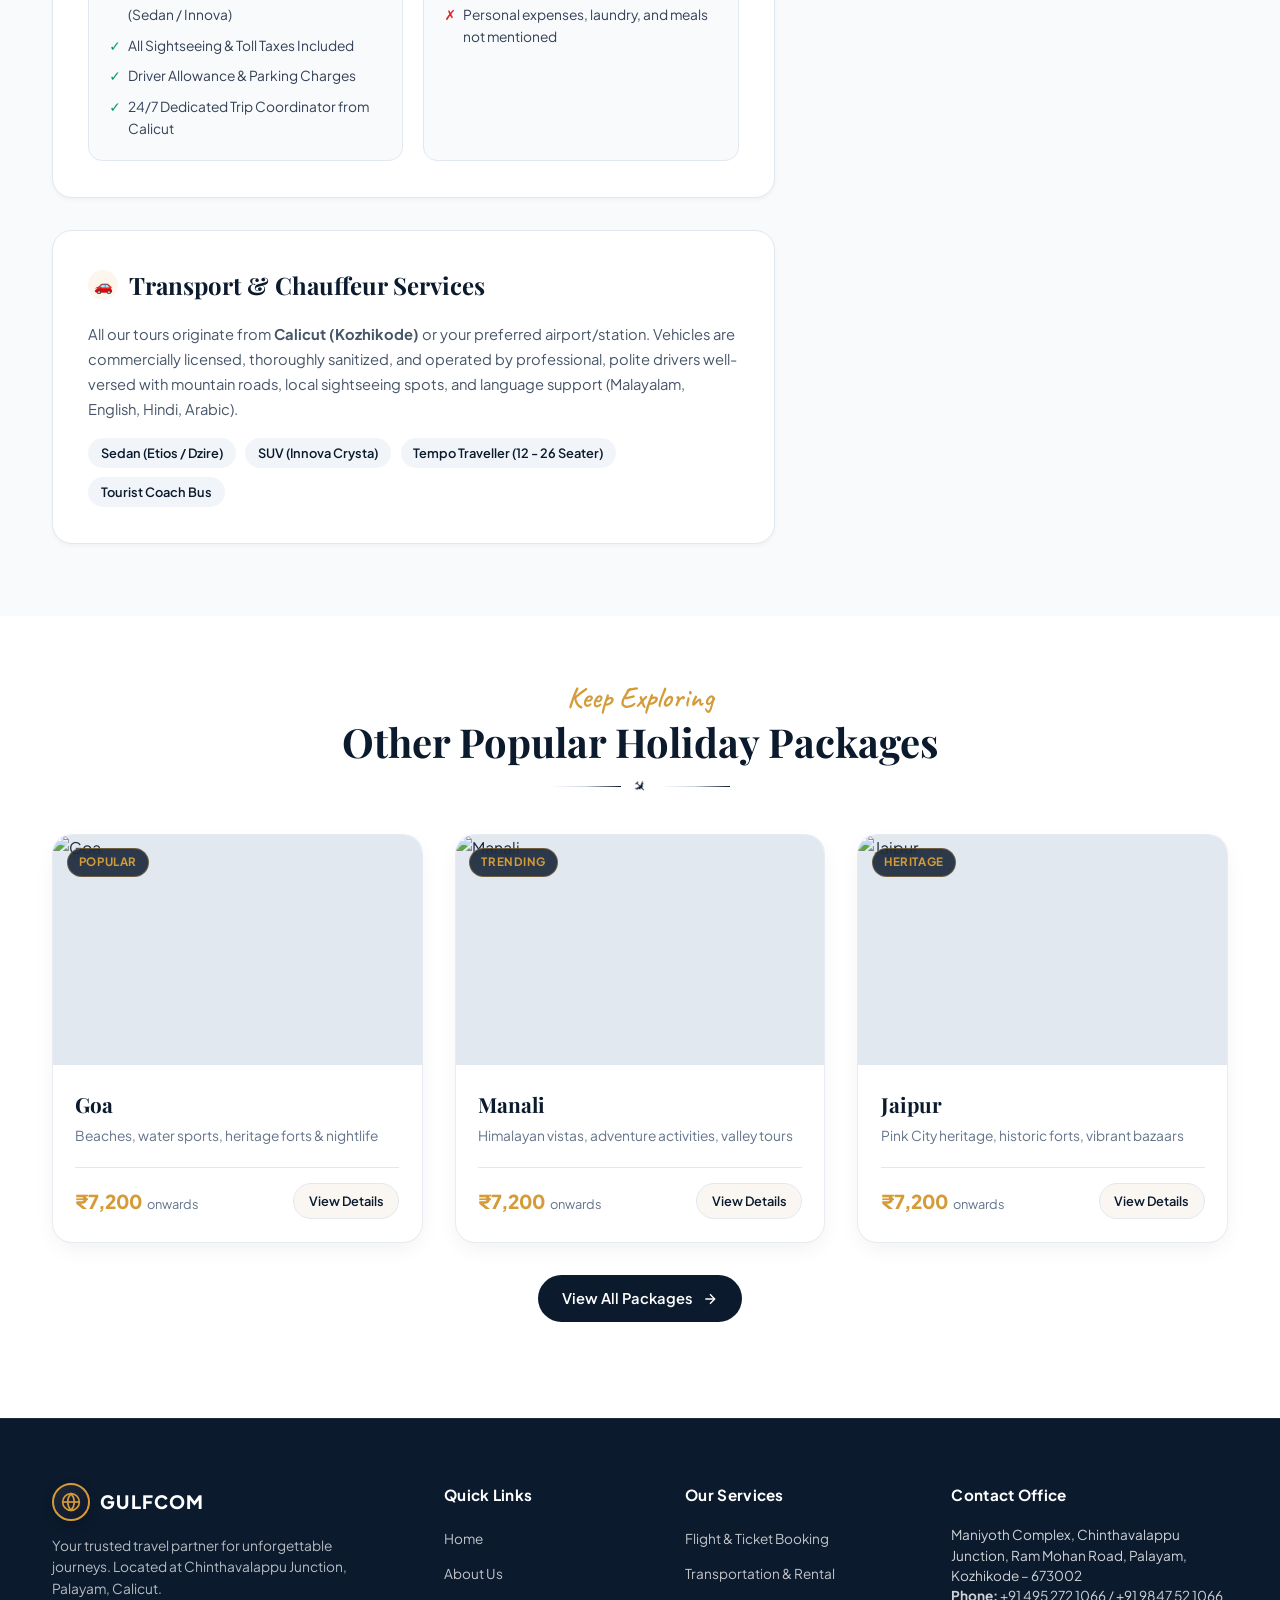
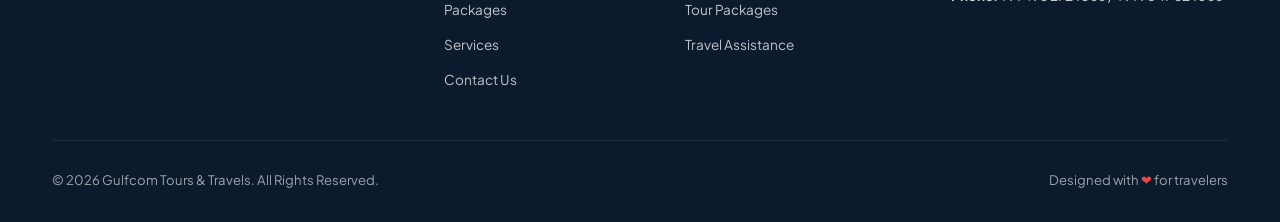
==== commit 06440f7c: "added responsiveness" ====
--- a/package-details.html
+++ b/package-details.html
@@ -541,10 +541,45 @@
     function initMobileNav() {
       const toggle = document.getElementById('mobileToggle');
       const menu = document.getElementById('navMenu');
+      let backdrop = document.getElementById('navBackdrop');
+
+      if (!backdrop) {
+        backdrop = document.createElement('div');
+        backdrop.id = 'navBackdrop';
+        backdrop.className = 'nav-backdrop';
+        document.body.appendChild(backdrop);
+      }
+
+      function openNav() {
+        menu.classList.add('open');
+        toggle.classList.add('active');
+        toggle.setAttribute('aria-expanded', 'true');
+        backdrop.classList.add('active');
+        document.body.style.overflow = 'hidden';
+      }
+
+      function closeNav() {
+        menu.classList.remove('open');
+        toggle.classList.remove('active');
+        toggle.setAttribute('aria-expanded', 'false');
+        backdrop.classList.remove('active');
+        document.body.style.overflow = '';
+      }
+
       if (toggle && menu) {
         toggle.addEventListener('click', () => {
-          menu.classList.toggle('open');
+          if (menu.classList.contains('open')) {
+            closeNav();
+          } else {
+            openNav();
+          }
         });
+
+        menu.querySelectorAll('.nav-link').forEach(link => {
+          link.addEventListener('click', closeNav);
+        });
+
+        backdrop.addEventListener('click', closeNav);
       }
     }
 
--- a/css/style.css
+++ b/css/style.css
@@ -1,7 +1,8 @@
 /* ==========================================================================
-   GULFCOM TOURS & TRAVELS - MODERN LUXURY STYLESHEET
+   GULFCOM TOURS & TRAVELS - MODERN RESPONSIVE LUXURY STYLESHEET
    Location: Maniyoth Complex, Chinthavalappu Junction, Palayam, Kozhikode
-   Optimized for Performance, Smooth Rendering, and Modern Aesthetics
+   Optimized for Ultra-High Responsiveness (320px to 4K Ultra-Wide),
+   Zero-Lag Performance, Smooth Interactions & Modern Touch Targets
    ========================================================================== */
 
 /* --------------------------------------------------------------------------
@@ -12,7 +13,7 @@
   --color-primary-navy: #0b1a2d;
   --color-primary-navy-dark: #07111e;
   --color-primary-navy-light: #152943;
-  --color-primary-navy-surface: rgba(11, 26, 45, 0.85);
+  --color-primary-navy-surface: rgba(11, 26, 45, 0.9);
 
   --color-gold: #d49b38;
   --color-gold-hover: #b88228;
@@ -45,8 +46,8 @@
   --shadow-sm: 0 2px 4px rgba(0, 0, 0, 0.04);
   --shadow-md: 0 8px 20px rgba(0, 0, 0, 0.08);
   --shadow-lg: 0 16px 36px rgba(0, 0, 0, 0.12);
-  --shadow-card: 0 10px 30px -10px rgba(15, 23, 42, 0.08);
-  --shadow-card-hover: 0 20px 40px -12px rgba(15, 23, 42, 0.18);
+  --shadow-card: 0 8px 24px -6px rgba(15, 23, 42, 0.08);
+  --shadow-card-hover: 0 16px 36px -8px rgba(15, 23, 42, 0.16);
   --shadow-gold: 0 8px 24px rgba(212, 155, 56, 0.3);
 
   /* Border Radius */
@@ -64,7 +65,7 @@
 
   /* Layout */
   --container-max-width: 1240px;
-  --header-height: 80px;
+  --header-height: 76px;
 }
 
 /* --------------------------------------------------------------------------
@@ -79,6 +80,7 @@
 html {
   scroll-behavior: smooth;
   -webkit-text-size-adjust: 100%;
+  text-size-adjust: 100%;
   font-size: 16px;
 }
 
@@ -88,6 +90,8 @@
   background-color: var(--color-bg-light);
   line-height: 1.6;
   overflow-x: hidden;
+  width: 100%;
+  min-width: 320px;
   -webkit-font-smoothing: antialiased;
   -moz-osx-font-smoothing: grayscale;
 }
@@ -102,16 +106,24 @@
   color: inherit;
   text-decoration: none;
   transition: color var(--transition-fast);
+  -webkit-tap-highlight-color: transparent;
 }
 
 button, input, textarea, select {
   font: inherit;
   border: none;
   outline: none;
+  -webkit-tap-highlight-color: transparent;
+}
+
+/* Prevents iOS Safari from zooming in on input fields when font-size < 16px */
+input, textarea, select {
+  font-size: 16px;
 }
 
 button {
   cursor: pointer;
+  background: transparent;
 }
 
 ul, ol {
@@ -123,8 +135,8 @@
   max-width: var(--container-max-width);
   margin-left: auto;
   margin-right: auto;
-  padding-left: 1.5rem;
-  padding-right: 1.5rem;
+  padding-left: clamp(1rem, 4vw, 2rem);
+  padding-right: clamp(1rem, 4vw, 2rem);
 }
 
 .sr-only {
@@ -152,29 +164,31 @@
 .heading-section {
   font-family: var(--font-serif);
   font-weight: 700;
-  font-size: clamp(1.85rem, 3.5vw, 2.5rem);
+  font-size: clamp(1.6rem, 3.5vw, 2.5rem);
   color: var(--color-primary-navy);
   text-align: center;
-  margin-bottom: 0.5rem;
+  margin-bottom: 0.4rem;
+  line-height: 1.2;
 }
 
 .script-subhead {
   font-family: var(--font-script);
-  font-size: clamp(1.4rem, 2.5vw, 1.85rem);
+  font-size: clamp(1.3rem, 2.5vw, 1.85rem);
   color: var(--color-gold);
   text-align: center;
   display: block;
   font-weight: 600;
   line-height: 1.2;
+  margin-bottom: 0.2rem;
 }
 
 .section-divider {
   display: flex;
   align-items: center;
   justify-content: center;
-  gap: 1rem;
-  margin: 0.6rem auto 2.5rem;
-  max-width: 200px;
+  gap: 0.8rem;
+  margin: 0.5rem auto 2.2rem;
+  max-width: 180px;
 }
 
 .section-divider::before,
@@ -191,7 +205,7 @@
 
 .section-divider .divider-icon {
   color: var(--color-primary-navy);
-  font-size: 1rem;
+  font-size: 0.95rem;
   transform: rotate(45deg);
   display: inline-block;
 }
@@ -204,15 +218,18 @@
   align-items: center;
   justify-content: center;
   gap: 0.6rem;
-  padding: 0.75rem 1.6rem;
+  padding: 0.75rem 1.5rem;
+  min-height: 46px;
   border-radius: var(--radius-pill);
   font-weight: 600;
-  font-size: 0.95rem;
+  font-size: 0.92rem;
   transition: all var(--transition-normal);
   text-decoration: none;
   cursor: pointer;
   position: relative;
   overflow: hidden;
+  text-align: center;
+  white-space: nowrap;
 }
 
 .btn-gold {
@@ -239,7 +256,7 @@
 }
 
 .btn-glass {
-  background: rgba(15, 23, 42, 0.55);
+  background: rgba(15, 23, 42, 0.6);
   backdrop-filter: blur(12px);
   -webkit-backdrop-filter: blur(12px);
   color: #ffffff;
@@ -264,7 +281,7 @@
 }
 
 /* --------------------------------------------------------------------------
-   5. Header & Navigation
+   5. Header & Responsive Navigation Bar
    -------------------------------------------------------------------------- */
 .site-header {
   position: fixed;
@@ -276,31 +293,35 @@
   backdrop-filter: blur(16px);
   -webkit-backdrop-filter: blur(16px);
   box-shadow: 0 2px 18px rgba(0, 0, 0, 0.06);
-  padding: 0.9rem 0;
+  padding: 0.75rem 0;
   transition: all var(--transition-normal);
+  height: var(--header-height);
+  display: flex;
+  align-items: center;
 }
 
 .site-header.scrolled {
   box-shadow: 0 4px 24px rgba(0, 0, 0, 0.1);
-  padding: 0.75rem 0;
 }
 
 .nav-container {
   display: flex;
   align-items: center;
   justify-content: space-between;
+  width: 100%;
 }
 
 .brand-logo {
   display: flex;
   align-items: center;
-  gap: 0.75rem;
+  gap: 0.65rem;
   text-decoration: none;
+  flex-shrink: 0;
 }
 
 .brand-icon-wrap {
-  width: 44px;
-  height: 44px;
+  width: 40px;
+  height: 40px;
   border-radius: 50%;
   background: linear-gradient(135deg, #1e293b 0%, #0f172a 100%);
   display: flex;
@@ -308,6 +329,7 @@
   justify-content: center;
   box-shadow: 0 4px 12px rgba(0, 0, 0, 0.2);
   border: 2px solid var(--color-gold);
+  flex-shrink: 0;
 }
 
 .brand-text {
@@ -318,16 +340,16 @@
 .brand-name {
   font-family: var(--font-sans);
   font-weight: 800;
-  font-size: 1.25rem;
-  letter-spacing: 0.08em;
+  font-size: clamp(1.05rem, 2vw, 1.25rem);
+  letter-spacing: 0.06em;
   color: var(--color-primary-navy);
   line-height: 1.1;
 }
 
 .brand-sub {
-  font-size: 0.68rem;
+  font-size: 0.64rem;
   font-weight: 700;
-  letter-spacing: 0.2em;
+  letter-spacing: 0.18em;
   color: var(--color-gold);
   text-transform: uppercase;
 }
@@ -335,15 +357,15 @@
 .nav-menu {
   display: flex;
   align-items: center;
-  gap: 2rem;
+  gap: 1.75rem;
 }
 
 .nav-link {
   color: var(--color-primary-navy);
   font-weight: 600;
-  font-size: 0.95rem;
+  font-size: 0.92rem;
   position: relative;
-  padding: 0.25rem 0;
+  padding: 0.35rem 0;
   transition: color var(--transition-fast);
 }
 
@@ -371,22 +393,24 @@
 .nav-actions {
   display: flex;
   align-items: center;
-  gap: 1rem;
+  gap: 0.75rem;
 }
 
 .btn-enquire {
   background-color: var(--color-primary-navy);
   color: #ffffff;
-  padding: 0.6rem 1.3rem;
-  font-size: 0.88rem;
+  padding: 0.55rem 1.2rem;
+  min-height: 40px;
+  font-size: 0.85rem;
   font-weight: 600;
   border-radius: var(--radius-pill);
   display: inline-flex;
   align-items: center;
-  gap: 0.5rem;
-  box-shadow: 0 4px 12px rgba(11, 26, 45, 0.25);
+  gap: 0.45rem;
+  box-shadow: 0 4px 12px rgba(11, 26, 45, 0.2);
   border: 1px solid rgba(212, 155, 56, 0.3);
   transition: all var(--transition-normal);
+  white-space: nowrap;
 }
 
 .btn-enquire .icon-gold {
@@ -400,25 +424,67 @@
   box-shadow: 0 6px 18px rgba(11, 26, 45, 0.35);
 }
 
-/* Mobile Toggle */
+/* Mobile Toggle Hamburger */
 .mobile-toggle {
   display: none;
-  background: transparent;
-  width: 40px;
-  height: 40px;
+  background: #f1f5f9;
+  width: 42px;
+  height: 42px;
+  min-width: 42px;
+  border-radius: var(--radius-sm);
+  border: 1px solid rgba(0, 0, 0, 0.08);
   flex-direction: column;
   justify-content: center;
   align-items: center;
   gap: 5px;
-  border-radius: var(--radius-sm);
-  border: 1px solid rgba(0, 0, 0, 0.1);
+  cursor: pointer;
+  transition: all var(--transition-fast);
+  z-index: 1100;
+}
+
+.mobile-toggle:hover {
+  background: #e2e8f0;
 }
 
 .mobile-toggle span {
-  width: 22px;
+  width: 20px;
   height: 2px;
   background-color: var(--color-primary-navy);
-  transition: all var(--transition-fast);
+  border-radius: 2px;
+  transition: all var(--transition-normal);
+  transform-origin: center;
+}
+
+/* Hamburger Open Animation State */
+.mobile-toggle.active span:nth-child(1) {
+  transform: translateY(7px) rotate(45deg);
+}
+
+.mobile-toggle.active span:nth-child(2) {
+  opacity: 0;
+  transform: scaleX(0);
+}
+
+.mobile-toggle.active span:nth-child(3) {
+  transform: translateY(-7px) rotate(-45deg);
+}
+
+/* Mobile Navigation Overlay */
+.nav-backdrop {
+  position: fixed;
+  inset: 0;
+  background: rgba(7, 17, 30, 0.65);
+  backdrop-filter: blur(4px);
+  -webkit-backdrop-filter: blur(4px);
+  z-index: 1040;
+  opacity: 0;
+  visibility: hidden;
+  transition: all var(--transition-normal);
+}
+
+.nav-backdrop.active {
+  opacity: 1;
+  visibility: visible;
 }
 
 /* --------------------------------------------------------------------------
@@ -426,14 +492,14 @@
    -------------------------------------------------------------------------- */
 .hero-section {
   position: relative;
-  min-height: 92vh;
-  display: flex;
-  align-items: center;
-  padding-top: calc(var(--header-height) + 2rem);
-  padding-bottom: 4.5rem;
+  min-height: 90vh;
+  display: flex;
+  align-items: center;
+  padding-top: calc(var(--header-height) + 1.5rem);
+  padding-bottom: 4rem;
   background-image: 
-    linear-gradient(to right, rgba(11, 26, 45, 0.85) 0%, rgba(11, 26, 45, 0.5) 50%, rgba(11, 26, 45, 0.35) 100%),
-    linear-gradient(to top, rgba(11, 26, 45, 0.9) 0%, transparent 35%),
+    linear-gradient(to right, rgba(11, 26, 45, 0.88) 0%, rgba(11, 26, 45, 0.65) 50%, rgba(11, 26, 45, 0.45) 100%),
+    linear-gradient(to top, rgba(11, 26, 45, 0.95) 0%, transparent 40%),
     url('https://images.unsplash.com/photo-1506744038136-46273834b3fb?auto=format&fit=crop&w=2000&q=85');
   background-size: cover;
   background-position: center center;
@@ -444,7 +510,7 @@
 .hero-grid {
   display: grid;
   grid-template-columns: 1.15fr 0.85fr;
-  gap: 3.5rem;
+  gap: 3rem;
   align-items: center;
 }
 
@@ -454,28 +520,28 @@
 
 .hero-script-tag {
   font-family: var(--font-script);
-  font-size: clamp(1.6rem, 3vw, 2.2rem);
+  font-size: clamp(1.4rem, 3vw, 2.2rem);
   color: var(--color-gold-soft);
   display: block;
-  margin-bottom: 0.5rem;
+  margin-bottom: 0.4rem;
   letter-spacing: 0.02em;
 }
 
 .hero-title {
   font-family: var(--font-serif);
-  font-size: clamp(2.75rem, 5.5vw, 4.25rem);
+  font-size: clamp(2.3rem, 5.2vw, 4.2rem);
   font-weight: 700;
-  line-height: 1.05;
+  line-height: 1.08;
   color: #ffffff;
-  margin-bottom: 1.5rem;
+  margin-bottom: 1.25rem;
   text-shadow: 0 4px 20px rgba(0, 0, 0, 0.4);
 }
 
 .hero-subtitle {
-  font-size: clamp(1rem, 1.8vw, 1.15rem);
-  color: rgba(255, 255, 255, 0.9);
+  font-size: clamp(0.95rem, 1.6vw, 1.15rem);
+  color: rgba(255, 255, 255, 0.92);
   line-height: 1.65;
-  margin-bottom: 2.2rem;
+  margin-bottom: 2rem;
   max-width: 540px;
   font-weight: 400;
 }
@@ -484,14 +550,14 @@
   display: flex;
   flex-wrap: wrap;
   align-items: center;
-  gap: 1.2rem;
+  gap: 1rem;
 }
 
 /* Hero Feature Cards (Right Column) */
 .hero-badges-stack {
   display: flex;
   flex-direction: column;
-  gap: 1rem;
+  gap: 0.9rem;
   max-width: 360px;
   margin-left: auto;
 }
@@ -499,9 +565,9 @@
 .hero-badge-card {
   display: flex;
   align-items: center;
-  gap: 1.1rem;
-  padding: 0.9rem 1.3rem;
-  background: rgba(11, 26, 45, 0.75);
+  gap: 1rem;
+  padding: 0.85rem 1.25rem;
+  background: rgba(11, 26, 45, 0.78);
   backdrop-filter: blur(14px);
   -webkit-backdrop-filter: blur(14px);
   border: 1px solid rgba(255, 255, 255, 0.18);
@@ -511,15 +577,15 @@
 }
 
 .hero-badge-card:hover {
-  background: rgba(11, 26, 45, 0.92);
+  background: rgba(11, 26, 45, 0.95);
   border-color: var(--color-gold);
-  transform: translateX(-6px);
+  transform: translateX(-4px);
   box-shadow: 0 12px 30px rgba(0, 0, 0, 0.35);
 }
 
 .hero-badge-icon {
-  width: 42px;
-  height: 42px;
+  width: 40px;
+  height: 40px;
   border-radius: 50%;
   background: rgba(212, 155, 56, 0.15);
   border: 1px solid rgba(212, 155, 56, 0.4);
@@ -527,12 +593,12 @@
   align-items: center;
   justify-content: center;
   color: var(--color-gold);
-  font-size: 1.1rem;
+  font-size: 1.05rem;
   flex-shrink: 0;
 }
 
 .hero-badge-text {
-  font-size: 0.92rem;
+  font-size: 0.9rem;
   font-weight: 600;
   color: #ffffff;
   letter-spacing: 0.01em;
@@ -558,7 +624,7 @@
 .info-item {
   display: flex;
   align-items: flex-start;
-  gap: 1rem;
+  gap: 0.9rem;
   position: relative;
 }
 
@@ -573,15 +639,15 @@
 }
 
 .info-icon {
-  width: 38px;
-  height: 38px;
+  width: 36px;
+  height: 36px;
   border-radius: 50%;
   background: rgba(212, 155, 56, 0.15);
   display: flex;
   align-items: center;
   justify-content: center;
   color: var(--color-gold);
-  font-size: 1rem;
+  font-size: 0.95rem;
   flex-shrink: 0;
   margin-top: 2px;
 }
@@ -592,12 +658,12 @@
 }
 
 .info-label {
-  font-size: 0.82rem;
+  font-size: 0.8rem;
   font-weight: 700;
   color: var(--color-gold);
   text-transform: uppercase;
   letter-spacing: 0.05em;
-  margin-bottom: 0.2rem;
+  margin-bottom: 0.15rem;
 }
 
 .info-val {
@@ -623,14 +689,14 @@
   background-color: var(--color-bg-light);
 }
 
-/* Interactive Filter & Search Bar */
+/* Responsive Controls & Filters */
 .packages-controls {
   display: flex;
   flex-wrap: wrap;
   align-items: center;
   justify-content: space-between;
-  gap: 1.2rem;
-  margin-bottom: 2.5rem;
+  gap: 1rem;
+  margin-bottom: 2.2rem;
 }
 
 .filter-tabs {
@@ -640,15 +706,17 @@
 }
 
 .filter-tab {
-  padding: 0.5rem 1.2rem;
+  padding: 0.5rem 1.1rem;
+  min-height: 38px;
   border-radius: var(--radius-pill);
   background: #ffffff;
   color: var(--color-text-muted);
   font-weight: 600;
-  font-size: 0.88rem;
+  font-size: 0.86rem;
   border: 1px solid var(--color-border);
   transition: all var(--transition-fast);
   cursor: pointer;
+  white-space: nowrap;
 }
 
 .filter-tab:hover {
@@ -665,12 +733,12 @@
 
 .search-box {
   position: relative;
-  min-width: 260px;
+  min-width: 250px;
 }
 
 .search-input {
   width: 100%;
-  padding: 0.55rem 1rem 0.55rem 2.4rem;
+  padding: 0.55rem 1rem 0.55rem 2.3rem;
   border-radius: var(--radius-pill);
   background: #ffffff;
   border: 1px solid var(--color-border);
@@ -686,7 +754,7 @@
 
 .search-icon {
   position: absolute;
-  left: 0.9rem;
+  left: 0.85rem;
   top: 50%;
   transform: translateY(-50%);
   color: var(--color-text-muted);
@@ -715,7 +783,7 @@
 }
 
 .package-card:hover {
-  transform: translateY(-8px);
+  transform: translateY(-6px);
   box-shadow: var(--shadow-card-hover);
   border-color: rgba(212, 155, 56, 0.4);
 }
@@ -741,14 +809,14 @@
 
 .card-badge {
   position: absolute;
-  top: 1rem;
-  left: 1rem;
+  top: 0.85rem;
+  left: 0.85rem;
   background: rgba(11, 26, 45, 0.85);
   backdrop-filter: blur(8px);
   color: var(--color-gold);
   font-size: 0.72rem;
   font-weight: 700;
-  padding: 0.3rem 0.75rem;
+  padding: 0.25rem 0.7rem;
   border-radius: var(--radius-pill);
   letter-spacing: 0.05em;
   text-transform: uppercase;
@@ -756,7 +824,7 @@
 }
 
 .card-body {
-  padding: 1.5rem;
+  padding: 1.4rem;
   display: flex;
   flex-direction: column;
   flex-grow: 1;
@@ -764,14 +832,14 @@
 
 .card-title {
   font-family: var(--font-serif);
-  font-size: 1.35rem;
+  font-size: 1.3rem;
   font-weight: 700;
   color: var(--color-primary-navy);
-  margin-bottom: 0.4rem;
+  margin-bottom: 0.35rem;
 }
 
 .card-desc {
-  font-size: 0.88rem;
+  font-size: 0.86rem;
   color: var(--color-text-muted);
   line-height: 1.5;
   margin-bottom: 1.25rem;
@@ -782,7 +850,9 @@
   display: flex;
   align-items: center;
   justify-content: space-between;
-  padding-top: 1rem;
+  flex-wrap: wrap;
+  gap: 0.5rem;
+  padding-top: 0.9rem;
   border-top: 1px solid var(--color-border);
 }
 
@@ -793,26 +863,35 @@
 }
 
 .price-val {
-  font-size: 1.25rem;
+  font-size: 1.2rem;
   font-weight: 800;
   color: var(--color-gold);
   font-family: var(--font-sans);
 }
 
 .price-unit {
-  font-size: 0.82rem;
+  font-size: 0.8rem;
   color: var(--color-text-muted);
 }
 
+.card-actions-group {
+  display: flex;
+  gap: 0.4rem;
+}
+
 .card-btn {
-  padding: 0.45rem 1rem;
-  font-size: 0.82rem;
+  padding: 0.45rem 0.9rem;
+  min-height: 34px;
+  font-size: 0.8rem;
   font-weight: 600;
   border-radius: var(--radius-pill);
   background: var(--color-cream);
   color: var(--color-primary-navy);
   border: 1px solid var(--color-border);
   transition: all var(--transition-fast);
+  display: inline-flex;
+  align-items: center;
+  justify-content: center;
 }
 
 .card-btn:hover {
@@ -829,14 +908,14 @@
    9. Our Services Section
    -------------------------------------------------------------------------- */
 .services-section {
-  padding: 5.5rem 0;
+  padding: 5rem 0;
   background-color: #ffffff;
 }
 
 .services-grid {
   display: grid;
   grid-template-columns: repeat(4, 1fr);
-  gap: 2rem;
+  gap: 1.75rem;
   margin-top: 1rem;
 }
 
@@ -845,7 +924,7 @@
   flex-direction: column;
   align-items: center;
   text-align: center;
-  padding: 2.2rem 1.5rem;
+  padding: 2rem 1.4rem;
   border-radius: var(--radius-lg);
   background: var(--color-bg-card);
   transition: all var(--transition-smooth);
@@ -860,8 +939,8 @@
 }
 
 .service-icon-circle {
-  width: 76px;
-  height: 76px;
+  width: 72px;
+  height: 72px;
   border-radius: 50%;
   background: #fdf6ec;
   border: 1.5px solid rgba(212, 155, 56, 0.3);
@@ -869,28 +948,28 @@
   align-items: center;
   justify-content: center;
   color: var(--color-primary-navy);
-  font-size: 1.75rem;
-  margin-bottom: 1.4rem;
+  font-size: 1.6rem;
+  margin-bottom: 1.25rem;
   transition: all var(--transition-normal);
 }
 
 .service-card:hover .service-icon-circle {
   background: var(--color-gold);
   color: #ffffff;
-  transform: scale(1.1) rotate(5deg);
+  transform: scale(1.08) rotate(5deg);
   box-shadow: 0 8px 20px rgba(212, 155, 56, 0.4);
 }
 
 .service-title {
-  font-size: 1.12rem;
+  font-size: 1.1rem;
   font-weight: 700;
   color: var(--color-primary-navy);
-  margin-bottom: 0.75rem;
+  margin-bottom: 0.65rem;
   line-height: 1.3;
 }
 
 .service-desc {
-  font-size: 0.86rem;
+  font-size: 0.85rem;
   color: var(--color-text-muted);
   line-height: 1.55;
 }
@@ -899,7 +978,7 @@
    10. About Us Section
    -------------------------------------------------------------------------- */
 .about-section {
-  padding: 6rem 0;
+  padding: 5.5rem 0;
   background-color: var(--color-bg-light);
   overflow: hidden;
 }
@@ -907,7 +986,7 @@
 .about-grid {
   display: grid;
   grid-template-columns: 0.95fr 1.05fr;
-  gap: 4.5rem;
+  gap: 4rem;
   align-items: center;
 }
 
@@ -917,13 +996,12 @@
   justify-content: center;
 }
 
-/* Semicircular / Arch image mask matching mockup */
 .about-arch-image {
   width: 100%;
-  max-width: 480px;
-  height: 480px;
+  max-width: 440px;
+  height: 440px;
   object-fit: cover;
-  border-radius: 240px 240px 140px 140px;
+  border-radius: 220px 220px 120px 120px;
   box-shadow: var(--shadow-lg);
   border: 6px solid #ffffff;
 }
@@ -947,10 +1025,10 @@
 
 .about-title {
   font-family: var(--font-serif);
-  font-size: clamp(2rem, 3.8vw, 2.75rem);
+  font-size: clamp(1.85rem, 3.8vw, 2.75rem);
   font-weight: 700;
   color: var(--color-primary-navy);
-  margin-bottom: 1.2rem;
+  margin-bottom: 1rem;
   line-height: 1.2;
 }
 
@@ -959,22 +1037,22 @@
 }
 
 .about-text {
-  font-size: 0.98rem;
+  font-size: 0.95rem;
   color: #475569;
   line-height: 1.75;
-  margin-bottom: 2rem;
+  margin-bottom: 1.8rem;
 }
 
 .about-features-grid {
   display: grid;
   grid-template-columns: repeat(2, 1fr);
-  gap: 1.5rem;
+  gap: 1.4rem;
 }
 
 .about-feature-item {
   display: flex;
   align-items: flex-start;
-  gap: 0.85rem;
+  gap: 0.8rem;
 }
 
 .feature-check-icon {
@@ -986,7 +1064,7 @@
   display: flex;
   align-items: center;
   justify-content: center;
-  font-size: 0.8rem;
+  font-size: 0.78rem;
   font-weight: 800;
   flex-shrink: 0;
   margin-top: 2px;
@@ -994,10 +1072,10 @@
 }
 
 .feature-info h4 {
-  font-size: 0.95rem;
+  font-size: 0.92rem;
   font-weight: 700;
   color: var(--color-primary-navy);
-  margin-bottom: 0.2rem;
+  margin-bottom: 0.15rem;
 }
 
 .feature-info p {
@@ -1007,22 +1085,22 @@
 }
 
 /* --------------------------------------------------------------------------
-   11. Testimonials & Social Proof
+   11. Testimonials / Reviews Section
    -------------------------------------------------------------------------- */
 .testimonials-section {
-  padding: 5.5rem 0;
+  padding: 5rem 0;
   background-color: #ffffff;
 }
 
 .testimonials-grid {
   display: grid;
   grid-template-columns: repeat(3, 1fr);
-  gap: 2rem;
+  gap: 1.75rem;
   margin-top: 1rem;
 }
 
 .testimonial-card {
-  padding: 2rem;
+  padding: 1.8rem;
   background: var(--color-bg-light);
   border-radius: var(--radius-lg);
   border: 1px solid var(--color-border);
@@ -1040,42 +1118,43 @@
 
 .rating-stars {
   color: #f59e0b;
-  font-size: 1rem;
-  margin-bottom: 1rem;
+  font-size: 0.95rem;
+  margin-bottom: 0.85rem;
 }
 
 .testimonial-text {
-  font-size: 0.9rem;
+  font-size: 0.88rem;
   color: #334155;
   font-style: italic;
   line-height: 1.6;
-  margin-bottom: 1.5rem;
+  margin-bottom: 1.25rem;
   flex-grow: 1;
 }
 
 .testimonial-author {
   display: flex;
   align-items: center;
-  gap: 0.85rem;
-  padding-top: 1rem;
+  gap: 0.8rem;
+  padding-top: 0.9rem;
   border-top: 1px solid #e2e8f0;
 }
 
 .author-img {
-  width: 44px;
-  height: 44px;
+  width: 42px;
+  height: 42px;
   border-radius: 50%;
   object-fit: cover;
+  flex-shrink: 0;
 }
 
 .author-info h5 {
-  font-size: 0.92rem;
+  font-size: 0.9rem;
   font-weight: 700;
   color: var(--color-primary-navy);
 }
 
 .author-info span {
-  font-size: 0.78rem;
+  font-size: 0.76rem;
   color: var(--color-text-muted);
 }
 
@@ -1083,7 +1162,7 @@
    12. FAQ Section
    -------------------------------------------------------------------------- */
 .faq-section {
-  padding: 5.5rem 0;
+  padding: 5rem 0;
   background-color: var(--color-bg-light);
 }
 
@@ -1095,7 +1174,7 @@
 .faq-item {
   background: #ffffff;
   border-radius: var(--radius-md);
-  margin-bottom: 1rem;
+  margin-bottom: 0.85rem;
   border: 1px solid var(--color-border);
   overflow: hidden;
   transition: all var(--transition-fast);
@@ -1103,22 +1182,24 @@
 
 .faq-question {
   width: 100%;
-  padding: 1.25rem 1.5rem;
+  padding: 1.15rem 1.4rem;
   display: flex;
   align-items: center;
   justify-content: space-between;
   text-align: left;
   background: transparent;
   font-weight: 700;
-  font-size: 1rem;
+  font-size: 0.96rem;
   color: var(--color-primary-navy);
   cursor: pointer;
+  gap: 1rem;
 }
 
 .faq-icon {
-  font-size: 1.25rem;
+  font-size: 1.2rem;
   color: var(--color-gold);
   transition: transform var(--transition-normal);
+  flex-shrink: 0;
 }
 
 .faq-item.active .faq-icon {
@@ -1129,15 +1210,15 @@
   max-height: 0;
   overflow: hidden;
   transition: max-height var(--transition-normal);
-  padding: 0 1.5rem;
+  padding: 0 1.4rem;
 }
 
 .faq-item.active .faq-answer {
-  padding: 0 1.5rem 1.25rem;
+  padding: 0 1.4rem 1.15rem;
 }
 
 .faq-answer p {
-  font-size: 0.9rem;
+  font-size: 0.88rem;
   color: var(--color-text-muted);
   line-height: 1.6;
 }
@@ -1146,20 +1227,20 @@
    13. Contact & Map Section
    -------------------------------------------------------------------------- */
 .contact-section {
-  padding: 5.5rem 0;
+  padding: 5rem 0;
   background-color: #ffffff;
 }
 
 .contact-grid {
   display: grid;
   grid-template-columns: 1fr 1fr;
-  gap: 3rem;
+  gap: 2.5rem;
   align-items: stretch;
 }
 
 .contact-card {
   background: var(--color-bg-light);
-  padding: 2.5rem;
+  padding: clamp(1.5rem, 3vw, 2.5rem);
   border-radius: var(--radius-lg);
   border: 1px solid var(--color-border);
   display: flex;
@@ -1169,17 +1250,17 @@
 .contact-form {
   display: flex;
   flex-direction: column;
-  gap: 1.2rem;
+  gap: 1rem;
 }
 
 .form-group {
   display: flex;
   flex-direction: column;
-  gap: 0.4rem;
+  gap: 0.35rem;
 }
 
 .form-label {
-  font-size: 0.85rem;
+  font-size: 0.84rem;
   font-weight: 600;
   color: var(--color-primary-navy);
 }
@@ -1189,9 +1270,10 @@
   border-radius: var(--radius-sm);
   border: 1px solid var(--color-border);
   background: #ffffff;
-  font-size: 0.9rem;
+  font-size: 16px; /* iOS Safari zoom prevention */
   color: var(--color-text-main);
   transition: all var(--transition-fast);
+  width: 100%;
 }
 
 .form-control:focus {
@@ -1205,13 +1287,13 @@
   box-shadow: var(--shadow-md);
   border: 1px solid var(--color-border);
   height: 100%;
-  min-height: 380px;
+  min-height: 360px;
 }
 
 .map-wrapper iframe {
   width: 100%;
   height: 100%;
-  min-height: 380px;
+  min-height: 360px;
   border: 0;
 }
 
@@ -1221,15 +1303,15 @@
 .site-footer {
   background-color: var(--color-primary-navy);
   color: rgba(255, 255, 255, 0.8);
-  padding: 4.5rem 0 2rem;
+  padding: 4rem 0 2rem;
   border-top: 1px solid rgba(255, 255, 255, 0.08);
 }
 
 .footer-grid {
   display: grid;
   grid-template-columns: 1.4fr 0.8fr 0.9fr 1.1fr;
-  gap: 3rem;
-  margin-bottom: 3.5rem;
+  gap: 2.5rem;
+  margin-bottom: 3rem;
 }
 
 .footer-brand {
@@ -1240,8 +1322,8 @@
 .footer-logo {
   display: flex;
   align-items: center;
-  gap: 0.75rem;
-  margin-bottom: 1rem;
+  gap: 0.65rem;
+  margin-bottom: 0.85rem;
 }
 
 .footer-logo .brand-name {
@@ -1249,20 +1331,21 @@
 }
 
 .footer-tagline {
-  font-size: 0.88rem;
+  font-size: 0.86rem;
   color: rgba(255, 255, 255, 0.7);
-  margin-bottom: 1.5rem;
+  margin-bottom: 1.25rem;
   max-width: 300px;
+  line-height: 1.55;
 }
 
 .social-links {
   display: flex;
-  gap: 0.75rem;
+  gap: 0.65rem;
 }
 
 .social-btn {
-  width: 36px;
-  height: 36px;
+  width: 38px;
+  height: 38px;
   border-radius: 50%;
   background: rgba(255, 255, 255, 0.08);
   color: #ffffff;
@@ -1278,25 +1361,25 @@
   background: var(--color-gold);
   color: #ffffff;
   border-color: var(--color-gold);
-  transform: translateY(-3px);
+  transform: translateY(-2px);
 }
 
 .footer-heading {
-  font-size: 1rem;
+  font-size: 0.95rem;
   font-weight: 700;
   color: #ffffff;
-  margin-bottom: 1.25rem;
+  margin-bottom: 1.1rem;
   letter-spacing: 0.02em;
 }
 
 .footer-links {
   display: flex;
   flex-direction: column;
-  gap: 0.65rem;
+  gap: 0.6rem;
 }
 
 .footer-link {
-  font-size: 0.86rem;
+  font-size: 0.85rem;
   color: rgba(255, 255, 255, 0.75);
   display: inline-flex;
   align-items: center;
@@ -1306,13 +1389,14 @@
 
 .footer-link:hover {
   color: var(--color-gold);
-  transform: translateX(4px);
+  transform: translateX(3px);
 }
 
 .newsletter-box p {
-  font-size: 0.86rem;
-  margin-bottom: 1rem;
+  font-size: 0.85rem;
+  margin-bottom: 0.9rem;
   color: rgba(255, 255, 255, 0.75);
+  line-height: 1.5;
 }
 
 .newsletter-form {
@@ -1326,21 +1410,23 @@
 
 .newsletter-input {
   flex-grow: 1;
-  padding: 0.6rem 1rem;
+  padding: 0.55rem 0.9rem;
   border-radius: var(--radius-pill);
   background: transparent;
-  font-size: 0.85rem;
+  font-size: 16px; /* iOS Safari zoom prevention */
   color: var(--color-text-main);
+  min-width: 0;
 }
 
 .newsletter-btn {
-  padding: 0.6rem 1.2rem;
+  padding: 0.55rem 1.1rem;
   border-radius: var(--radius-pill);
   background: var(--color-gold);
   color: #ffffff;
   font-weight: 700;
   font-size: 0.82rem;
   transition: all var(--transition-fast);
+  white-space: nowrap;
 }
 
 .newsletter-btn:hover {
@@ -1348,17 +1434,19 @@
 }
 
 .footer-bottom {
-  padding-top: 2rem;
+  padding-top: 1.75rem;
   border-top: 1px solid rgba(255, 255, 255, 0.08);
   display: flex;
   align-items: center;
   justify-content: space-between;
   font-size: 0.82rem;
   color: rgba(255, 255, 255, 0.6);
+  flex-wrap: wrap;
+  gap: 0.75rem;
 }
 
 /* --------------------------------------------------------------------------
-   15. Modals & Popups
+   15. Modals, Floating Actions & Toasts
    -------------------------------------------------------------------------- */
 .modal-overlay {
   position: fixed;
@@ -1370,7 +1458,7 @@
   display: flex;
   align-items: center;
   justify-content: center;
-  padding: 1.5rem;
+  padding: 1rem;
   opacity: 0;
   visibility: hidden;
   transition: all var(--transition-normal);
@@ -1384,7 +1472,7 @@
 .modal-container {
   background: #ffffff;
   width: 100%;
-  max-width: 640px;
+  max-width: 620px;
   border-radius: var(--radius-xl);
   overflow: hidden;
   box-shadow: var(--shadow-lg);
@@ -1400,64 +1488,94 @@
 }
 
 .modal-header {
-  padding: 1.4rem 1.8rem;
+  padding: 1.2rem 1.6rem;
   background: var(--color-primary-navy);
   color: #ffffff;
   display: flex;
   align-items: center;
   justify-content: space-between;
+  flex-shrink: 0;
 }
 
 .modal-header h3 {
   font-family: var(--font-serif);
-  font-size: 1.35rem;
+  font-size: 1.25rem;
   font-weight: 700;
 }
 
 .modal-close-btn {
-  background: rgba(255, 255, 255, 0.1);
+  background: rgba(255, 255, 255, 0.12);
   color: #ffffff;
-  width: 32px;
-  height: 32px;
+  width: 34px;
+  height: 34px;
   border-radius: 50%;
   display: flex;
   align-items: center;
   justify-content: center;
-  font-size: 1.2rem;
+  font-size: 1.1rem;
   transition: all var(--transition-fast);
+  cursor: pointer;
 }
 
 .modal-close-btn:hover {
-  background: rgba(255, 255, 255, 0.25);
+  background: rgba(255, 255, 255, 0.28);
 }
 
 .modal-body {
-  padding: 1.8rem;
+  padding: 1.5rem;
   overflow-y: auto;
+  -webkit-overflow-scrolling: touch;
+}
+
+/* Modal Photo Gallery Strip */
+.modal-gallery-strip {
+  display: grid;
+  grid-template-columns: repeat(4, 1fr);
+  gap: 0.5rem;
+  margin-bottom: 1rem;
+}
+
+.modal-gallery-thumb {
+  height: 60px;
+  border-radius: var(--radius-sm);
+  overflow: hidden;
+  cursor: pointer;
+  border: 2px solid transparent;
+  background: #e2e8f0;
+}
+
+.modal-gallery-thumb.active {
+  border-color: var(--color-gold);
+}
+
+.modal-gallery-thumb img {
+  width: 100%;
+  height: 100%;
+  object-fit: cover;
 }
 
 /* Floating WhatsApp Widget */
 .floating-whatsapp-btn {
   position: fixed;
-  bottom: 2rem;
-  right: 2rem;
+  bottom: clamp(1.2rem, 3vw, 2rem);
+  right: clamp(1.2rem, 3vw, 2rem);
   z-index: 999;
-  width: 58px;
-  height: 58px;
+  width: 56px;
+  height: 56px;
   border-radius: 50%;
   background-color: var(--color-whatsapp);
   color: #ffffff;
   display: flex;
   align-items: center;
   justify-content: center;
-  font-size: 1.8rem;
+  font-size: 1.75rem;
   box-shadow: 0 8px 24px rgba(37, 211, 102, 0.4);
   transition: all var(--transition-normal);
   text-decoration: none;
 }
 
 .floating-whatsapp-btn:hover {
-  transform: scale(1.1) rotate(6deg);
+  transform: scale(1.08) rotate(6deg);
   box-shadow: 0 12px 30px rgba(37, 211, 102, 0.55);
 }
 
@@ -1475,20 +1593,23 @@
 /* Toast Notifications */
 .toast-container {
   position: fixed;
-  bottom: 2rem;
-  left: 2rem;
+  bottom: 1.5rem;
+  left: 1.5rem;
+  right: 1.5rem;
+  max-width: 420px;
   z-index: 2500;
   display: flex;
   flex-direction: column;
   gap: 0.5rem;
+  pointer-events: none;
 }
 
 .toast-msg {
-  padding: 0.85rem 1.4rem;
+  padding: 0.85rem 1.3rem;
   background: var(--color-primary-navy);
   color: #ffffff;
   border-radius: var(--radius-pill);
-  font-size: 0.88rem;
+  font-size: 0.86rem;
   font-weight: 600;
   box-shadow: var(--shadow-lg);
   border: 1px solid var(--color-gold);
@@ -1496,13 +1617,14 @@
   align-items: center;
   gap: 0.6rem;
   animation: slideToast 0.3s cubic-bezier(0.16, 1, 0.3, 1) forwards;
+  pointer-events: auto;
 }
 
 /* --------------------------------------------------------------------------
-   17. Package Details Subpage Styles
+   16. Dedicated Package Details Subpage Styles
    -------------------------------------------------------------------------- */
 .details-page-header {
-  padding-top: calc(var(--header-height) + 2rem);
+  padding-top: calc(var(--header-height) + 1.5rem);
   padding-bottom: 2rem;
   background: linear-gradient(180deg, #f8fafc 0%, #ffffff 100%);
   border-bottom: 1px solid var(--color-border);
@@ -1511,10 +1633,11 @@
 .breadcrumb-trail {
   display: flex;
   align-items: center;
-  gap: 0.5rem;
-  font-size: 0.85rem;
+  flex-wrap: wrap;
+  gap: 0.4rem;
+  font-size: 0.84rem;
   color: var(--color-text-muted);
-  margin-bottom: 1.2rem;
+  margin-bottom: 1rem;
 }
 
 .breadcrumb-trail a {
@@ -1545,14 +1668,15 @@
 
 .details-header-info {
   max-width: 750px;
+  flex: 1 1 300px;
 }
 
 .details-title {
   font-family: var(--font-serif);
-  font-size: clamp(2rem, 4vw, 3rem);
+  font-size: clamp(1.85rem, 3.8vw, 3rem);
   font-weight: 700;
   color: var(--color-primary-navy);
-  margin-bottom: 0.5rem;
+  margin-bottom: 0.4rem;
   line-height: 1.15;
 }
 
@@ -1560,17 +1684,17 @@
   display: flex;
   flex-wrap: wrap;
   align-items: center;
-  gap: 1rem;
-  margin-top: 0.75rem;
+  gap: 0.6rem;
+  margin-top: 0.65rem;
 }
 
 .meta-pill {
   display: inline-flex;
   align-items: center;
-  gap: 0.4rem;
-  padding: 0.35rem 0.85rem;
+  gap: 0.35rem;
+  padding: 0.3rem 0.8rem;
   border-radius: var(--radius-pill);
-  font-size: 0.82rem;
+  font-size: 0.8rem;
   font-weight: 600;
   background: #f1f5f9;
   color: var(--color-primary-navy);
@@ -1585,14 +1709,15 @@
 .details-price-badge {
   text-align: right;
   background: #ffffff;
-  padding: 1rem 1.5rem;
+  padding: 0.9rem 1.4rem;
   border-radius: var(--radius-lg);
   box-shadow: var(--shadow-sm);
   border: 1px solid var(--color-border);
+  flex-shrink: 0;
 }
 
 .details-price-badge .price-label {
-  font-size: 0.8rem;
+  font-size: 0.78rem;
   color: var(--color-text-muted);
   text-transform: uppercase;
   font-weight: 600;
@@ -1600,7 +1725,7 @@
 }
 
 .details-price-badge .price-amount {
-  font-size: 2rem;
+  font-size: clamp(1.6rem, 3vw, 2.1rem);
   font-weight: 800;
   color: var(--color-gold);
   font-family: var(--font-sans);
@@ -1609,7 +1734,7 @@
 
 /* Photo Gallery Showcase */
 .details-gallery-section {
-  padding: 2rem 0 3rem;
+  padding: 1.5rem 0 2.5rem;
   background: #ffffff;
 }
 
@@ -1624,7 +1749,7 @@
 
 .gallery-feature-wrap {
   position: relative;
-  height: 480px;
+  height: clamp(260px, 45vw, 480px);
   overflow: hidden;
   background-color: #0f172a;
 }
@@ -1636,10 +1761,6 @@
   transition: transform 0.6s ease;
 }
 
-.gallery-feature-wrap:hover .gallery-feature-img {
-  transform: scale(1.03);
-}
-
 .gallery-thumbs-col {
   display: grid;
   grid-template-rows: repeat(3, 1fr);
@@ -1648,12 +1769,14 @@
 
 .gallery-thumb-item {
   position: relative;
-  height: 150px;
+  height: 100%;
+  min-height: 120px;
   overflow: hidden;
   cursor: pointer;
   border-radius: var(--radius-md);
   border: 2px solid transparent;
   transition: all var(--transition-fast);
+  background: #e2e8f0;
 }
 
 .gallery-thumb-item.active {
@@ -1668,31 +1791,31 @@
 }
 
 .gallery-thumb-item:hover .gallery-thumb-img {
-  transform: scale(1.08);
+  transform: scale(1.06);
 }
 
 /* Two-Column Details Body */
 .details-content-section {
-  padding: 3rem 0 5rem;
+  padding: 2.5rem 0 4.5rem;
   background-color: var(--color-bg-light);
 }
 
 .details-layout-grid {
   display: grid;
-  grid-template-columns: 1.8fr 1fr;
-  gap: 3rem;
+  grid-template-columns: 1.75fr 1fr;
+  gap: 2.5rem;
   align-items: flex-start;
 }
 
 .details-main-col {
   display: flex;
   flex-direction: column;
-  gap: 2.5rem;
+  gap: 2rem;
 }
 
 .details-card-block {
   background: #ffffff;
-  padding: 2.2rem;
+  padding: clamp(1.4rem, 3vw, 2.2rem);
   border-radius: var(--radius-lg);
   border: 1px solid var(--color-border);
   box-shadow: var(--shadow-sm);
@@ -1700,29 +1823,30 @@
 
 .block-title {
   font-family: var(--font-serif);
-  font-size: 1.5rem;
+  font-size: clamp(1.25rem, 2.5vw, 1.5rem);
   font-weight: 700;
   color: var(--color-primary-navy);
-  margin-bottom: 1.2rem;
-  display: flex;
-  align-items: center;
-  gap: 0.75rem;
+  margin-bottom: 1.1rem;
+  display: flex;
+  align-items: center;
+  gap: 0.65rem;
 }
 
 .block-title-icon {
-  width: 32px;
-  height: 32px;
+  width: 30px;
+  height: 30px;
   border-radius: 50%;
   background: #fdf6ec;
   color: var(--color-gold);
   display: inline-flex;
   align-items: center;
   justify-content: center;
-  font-size: 1rem;
+  font-size: 0.95rem;
+  flex-shrink: 0;
 }
 
 .overview-text {
-  font-size: 0.96rem;
+  font-size: 0.94rem;
   color: #475569;
   line-height: 1.75;
 }
@@ -1731,17 +1855,17 @@
 .highlights-list {
   display: grid;
   grid-template-columns: 1fr;
-  gap: 0.9rem;
+  gap: 0.75rem;
 }
 
 .highlight-item {
   display: flex;
   align-items: flex-start;
-  gap: 0.85rem;
-  font-size: 0.92rem;
+  gap: 0.75rem;
+  font-size: 0.9rem;
   color: #334155;
   background: #f8fafc;
-  padding: 0.85rem 1.1rem;
+  padding: 0.8rem 1rem;
   border-radius: var(--radius-md);
   border-left: 3px solid var(--color-gold);
 }
@@ -1749,14 +1873,14 @@
 .highlight-check {
   color: var(--color-gold);
   font-weight: 800;
-  font-size: 1rem;
+  font-size: 0.95rem;
 }
 
 /* Day by Day Itinerary */
 .itinerary-list {
   display: flex;
   flex-direction: column;
-  gap: 1.5rem;
+  gap: 1.4rem;
   position: relative;
 }
 
@@ -1765,7 +1889,7 @@
   position: absolute;
   top: 20px;
   bottom: 20px;
-  left: 20px;
+  left: 18px;
   width: 2px;
   background: #e2e8f0;
   z-index: 0;
@@ -1776,8 +1900,8 @@
   background: #f8fafc;
   border-radius: var(--radius-lg);
   border: 1px solid var(--color-border);
-  padding: 1.5rem;
-  padding-left: 4rem;
+  padding: 1.3rem;
+  padding-left: 3.8rem;
   transition: all var(--transition-normal);
 }
 
@@ -1789,14 +1913,14 @@
 
 .itinerary-day-badge {
   position: absolute;
-  left: 8px;
-  top: 1.5rem;
-  width: 32px;
-  height: 32px;
+  left: 6px;
+  top: 1.3rem;
+  width: 30px;
+  height: 30px;
   border-radius: 50%;
   background: var(--color-primary-navy);
   color: #ffffff;
-  font-size: 0.82rem;
+  font-size: 0.8rem;
   font-weight: 800;
   display: flex;
   align-items: center;
@@ -1810,26 +1934,26 @@
   display: flex;
   justify-content: space-between;
   align-items: center;
-  margin-bottom: 0.75rem;
+  margin-bottom: 0.6rem;
 }
 
 .itinerary-day-title {
-  font-size: 1.15rem;
+  font-size: 1.1rem;
   font-weight: 700;
   color: var(--color-primary-navy);
 }
 
 .itinerary-day-img {
   width: 100%;
-  height: 200px;
+  height: clamp(160px, 25vw, 220px);
   object-fit: cover;
   border-radius: var(--radius-md);
-  margin-top: 1rem;
+  margin-top: 0.9rem;
   box-shadow: var(--shadow-sm);
 }
 
 .itinerary-day-desc {
-  font-size: 0.9rem;
+  font-size: 0.88rem;
   color: #475569;
   line-height: 1.65;
 }
@@ -1838,23 +1962,23 @@
 .inclusions-grid-box {
   display: grid;
   grid-template-columns: 1fr 1fr;
-  gap: 1.5rem;
+  gap: 1.25rem;
 }
 
 .inc-col-card {
   background: #f8fafc;
   border-radius: var(--radius-md);
-  padding: 1.4rem;
+  padding: 1.25rem;
   border: 1px solid var(--color-border);
 }
 
 .inc-col-title {
-  font-size: 1rem;
+  font-size: 0.95rem;
   font-weight: 700;
-  margin-bottom: 1rem;
-  display: flex;
-  align-items: center;
-  gap: 0.5rem;
+  margin-bottom: 0.85rem;
+  display: flex;
+  align-items: center;
+  gap: 0.45rem;
 }
 
 .inc-col-title.green { color: #059669; }
@@ -1863,71 +1987,71 @@
 .inc-items-list {
   display: flex;
   flex-direction: column;
-  gap: 0.65rem;
-  font-size: 0.88rem;
+  gap: 0.55rem;
+  font-size: 0.86rem;
   color: #334155;
 }
 
 .inc-item {
   display: flex;
   align-items: flex-start;
-  gap: 0.5rem;
+  gap: 0.45rem;
 }
 
 /* Sticky Booking Sidebar */
 .details-sidebar-col {
   position: sticky;
-  top: calc(var(--header-height) + 1.5rem);
+  top: calc(var(--header-height) + 1.2rem);
 }
 
 .booking-sidebar-card {
   background: #ffffff;
   border-radius: var(--radius-xl);
-  padding: 2rem;
+  padding: clamp(1.4rem, 2.5vw, 1.85rem);
   border: 1px solid var(--color-border);
   box-shadow: var(--shadow-lg);
   display: flex;
   flex-direction: column;
-  gap: 1.25rem;
+  gap: 1.15rem;
 }
 
 .booking-card-header h3 {
   font-family: var(--font-serif);
-  font-size: 1.35rem;
+  font-size: 1.3rem;
   color: var(--color-primary-navy);
-  margin-bottom: 0.3rem;
+  margin-bottom: 0.25rem;
 }
 
 .booking-card-header p {
-  font-size: 0.84rem;
+  font-size: 0.82rem;
   color: var(--color-text-muted);
 }
 
 .calculator-box {
   background: #f8fafc;
   border-radius: var(--radius-md);
-  padding: 1.1rem;
+  padding: 1rem;
   border: 1px solid var(--color-border);
   display: flex;
   flex-direction: column;
-  gap: 0.85rem;
+  gap: 0.75rem;
 }
 
 .calc-row {
   display: flex;
   justify-content: space-between;
   align-items: center;
-  font-size: 0.88rem;
+  font-size: 0.86rem;
   color: #475569;
 }
 
 .calc-row.total {
-  font-size: 1.1rem;
+  font-size: 1.05rem;
   font-weight: 800;
   color: var(--color-primary-navy);
   border-top: 1px dashed #cbd5e1;
-  padding-top: 0.75rem;
-  margin-top: 0.25rem;
+  padding-top: 0.65rem;
+  margin-top: 0.2rem;
 }
 
 .calc-row.total .gold {
@@ -1937,59 +2061,83 @@
 .help-box {
   background: #fdf6ec;
   border-radius: var(--radius-md);
-  padding: 1rem;
+  padding: 0.9rem;
   border: 1px solid rgba(212, 155, 56, 0.3);
   text-align: center;
 }
 
 .help-box h4 {
-  font-size: 0.9rem;
+  font-size: 0.88rem;
   font-weight: 700;
   color: var(--color-primary-navy);
-  margin-bottom: 0.2rem;
+  margin-bottom: 0.15rem;
 }
 
 .help-box p {
-  font-size: 0.82rem;
+  font-size: 0.8rem;
   color: var(--color-text-muted);
-  margin-bottom: 0.5rem;
+  margin-bottom: 0.4rem;
 }
 
 .help-box a {
   font-weight: 800;
   color: var(--color-gold);
-  font-size: 0.95rem;
-}
-
-/* Modal Gallery Enhancement */
-.modal-gallery-strip {
-  display: grid;
-  grid-template-columns: repeat(4, 1fr);
-  gap: 0.5rem;
-  margin-bottom: 1rem;
-}
-
-.modal-gallery-thumb {
-  height: 65px;
-  border-radius: var(--radius-sm);
-  overflow: hidden;
-  cursor: pointer;
-  border: 2px solid transparent;
-}
-
-.modal-gallery-thumb.active {
-  border-color: var(--color-gold);
-}
-
-.modal-gallery-thumb img {
-  width: 100%;
-  height: 100%;
-  object-fit: cover;
-}
-
-@media (max-width: 992px) {
+  font-size: 0.92rem;
+}
+
+/* ==========================================================================
+   17. COMPREHENSIVE RESPONSIVE BREAKPOINTS (Mobile-First / Desktop-Scale)
+   ========================================================================== */
+
+/* Large Tablets & Small Laptops (<= 1100px) */
+@media (max-width: 1100px) {
+  .hero-grid {
+    grid-template-columns: 1fr;
+    gap: 2.5rem;
+  }
+  .hero-badges-stack {
+    margin-left: 0;
+    max-width: 100%;
+    display: grid;
+    grid-template-columns: repeat(2, 1fr);
+    gap: 0.85rem;
+  }
+  .packages-grid {
+    grid-template-columns: repeat(2, 1fr);
+    gap: 1.5rem;
+  }
+  .services-grid {
+    grid-template-columns: repeat(2, 1fr);
+    gap: 1.5rem;
+  }
+  .info-grid {
+    grid-template-columns: repeat(2, 1fr);
+    gap: 1.5rem;
+  }
+  .info-item:nth-child(2)::after {
+    display: none;
+  }
+  .about-grid {
+    grid-template-columns: 1fr;
+    gap: 2.5rem;
+    text-align: center;
+  }
+  .about-arch-image {
+    max-width: 380px;
+    height: 380px;
+  }
+  .about-features-grid {
+    text-align: left;
+  }
+  .footer-grid {
+    grid-template-columns: repeat(2, 1fr);
+    gap: 2rem;
+  }
   .details-layout-grid {
     grid-template-columns: 1fr;
+  }
+  .details-sidebar-col {
+    position: static;
   }
   .gallery-grid-main {
     grid-template-columns: 1fr;
@@ -2000,12 +2148,226 @@
   }
   .gallery-thumb-item {
     height: 100px;
-  }
-  .details-sidebar-col {
-    position: static;
-  }
+    min-height: 100px;
+  }
+}
+
+/* Standard Tablets & Mobile Landscape (<= 880px) */
+@media (max-width: 880px) {
+  .nav-menu {
+    position: fixed;
+    top: 0;
+    right: -100%;
+    width: 82%;
+    max-width: 340px;
+    height: 100vh;
+    height: 100dvh;
+    background: #ffffff;
+    flex-direction: column;
+    align-items: flex-start;
+    padding: calc(var(--header-height) + 1rem) 1.75rem 2rem;
+    box-shadow: -10px 0 30px rgba(0, 0, 0, 0.18);
+    transition: right var(--transition-normal);
+    z-index: 1050;
+    overflow-y: auto;
+  }
+
+  .nav-menu.open {
+    right: 0;
+  }
+
+  .nav-link {
+    color: var(--color-primary-navy) !important;
+    font-size: 1.05rem;
+    width: 100%;
+    padding: 0.85rem 0;
+    border-bottom: 1px solid #f1f5f9;
+  }
+
+  .mobile-toggle {
+    display: flex;
+  }
+
+  .contact-grid {
+    grid-template-columns: 1fr;
+    gap: 2rem;
+  }
+
+  .testimonials-grid {
+    grid-template-columns: 1fr;
+    gap: 1.5rem;
+  }
+}
+
+/* Mobile Devices (<= 680px) */
+@media (max-width: 680px) {
+  :root {
+    --header-height: 68px;
+  }
+
+  .hero-section {
+    min-height: auto;
+    padding-top: calc(var(--header-height) + 1.25rem);
+    padding-bottom: 3.5rem;
+  }
+
+  .hero-badges-stack {
+    grid-template-columns: 1fr;
+  }
+
+  .hero-cta-group {
+    flex-direction: column;
+    align-items: stretch;
+    width: 100%;
+  }
+
+  .hero-cta-group .btn {
+    width: 100%;
+  }
+
+  .packages-grid {
+    grid-template-columns: 1fr;
+  }
+
+  .services-grid {
+    grid-template-columns: 1fr;
+  }
+
+  .info-grid {
+    grid-template-columns: 1fr;
+    gap: 1.25rem;
+  }
+
+  .info-item::after {
+    display: none !important;
+  }
+
+  .packages-controls {
+    flex-direction: column;
+    align-items: stretch;
+  }
+
+  .filter-tabs {
+    display: flex;
+    overflow-x: auto;
+    -webkit-overflow-scrolling: touch;
+    scroll-snap-type: x mandatory;
+    padding-bottom: 0.4rem;
+    scrollbar-width: none;
+    flex-wrap: nowrap;
+    width: 100%;
+  }
+
+  .filter-tabs::-webkit-scrollbar {
+    display: none;
+  }
+
+  .filter-tab {
+    scroll-snap-align: start;
+    flex-shrink: 0;
+  }
+
+  .search-box {
+    width: 100%;
+  }
+
+  .about-arch-image {
+    max-width: 280px;
+    height: 280px;
+    border-radius: 140px 140px 80px 80px;
+  }
+
+  .about-features-grid {
+    grid-template-columns: 1fr;
+    gap: 1rem;
+  }
+
   .inclusions-grid-box {
     grid-template-columns: 1fr;
   }
-}
-
+
+  .itinerary-day-card {
+    padding: 1.1rem;
+    padding-top: 3.2rem;
+  }
+
+  .itinerary-day-badge {
+    left: 1.1rem;
+    top: 0.9rem;
+  }
+
+  .itinerary-list::before {
+    display: none;
+  }
+
+  .footer-grid {
+    grid-template-columns: 1fr;
+    gap: 2rem;
+  }
+
+  .footer-bottom {
+    flex-direction: column;
+    text-align: center;
+    gap: 0.5rem;
+  }
+
+  .details-price-badge {
+    width: 100%;
+    text-align: left;
+  }
+
+  .modal-container {
+    max-height: 94vh;
+    border-radius: var(--radius-lg);
+  }
+
+  .modal-body {
+    padding: 1.1rem;
+  }
+}
+
+/* Small Smart Phones (<= 400px) */
+@media (max-width: 400px) {
+  .brand-name {
+    font-size: 1rem;
+  }
+
+  .brand-sub {
+    font-size: 0.58rem;
+  }
+
+  .btn-enquire span {
+    display: none;
+  }
+
+  .btn-enquire {
+    padding: 0.55rem;
+    border-radius: 50%;
+    width: 38px;
+    height: 38px;
+    min-height: 38px;
+  }
+
+  .card-footer {
+    flex-direction: column;
+    align-items: flex-start;
+    gap: 0.75rem;
+  }
+
+  .card-actions-group {
+    width: 100%;
+  }
+
+  .card-actions-group .card-btn {
+    flex: 1;
+    text-align: center;
+  }
+
+  .floating-whatsapp-btn {
+    width: 50px;
+    height: 50px;
+    font-size: 1.5rem;
+    bottom: 1rem;
+    right: 1rem;
+  }
+}
